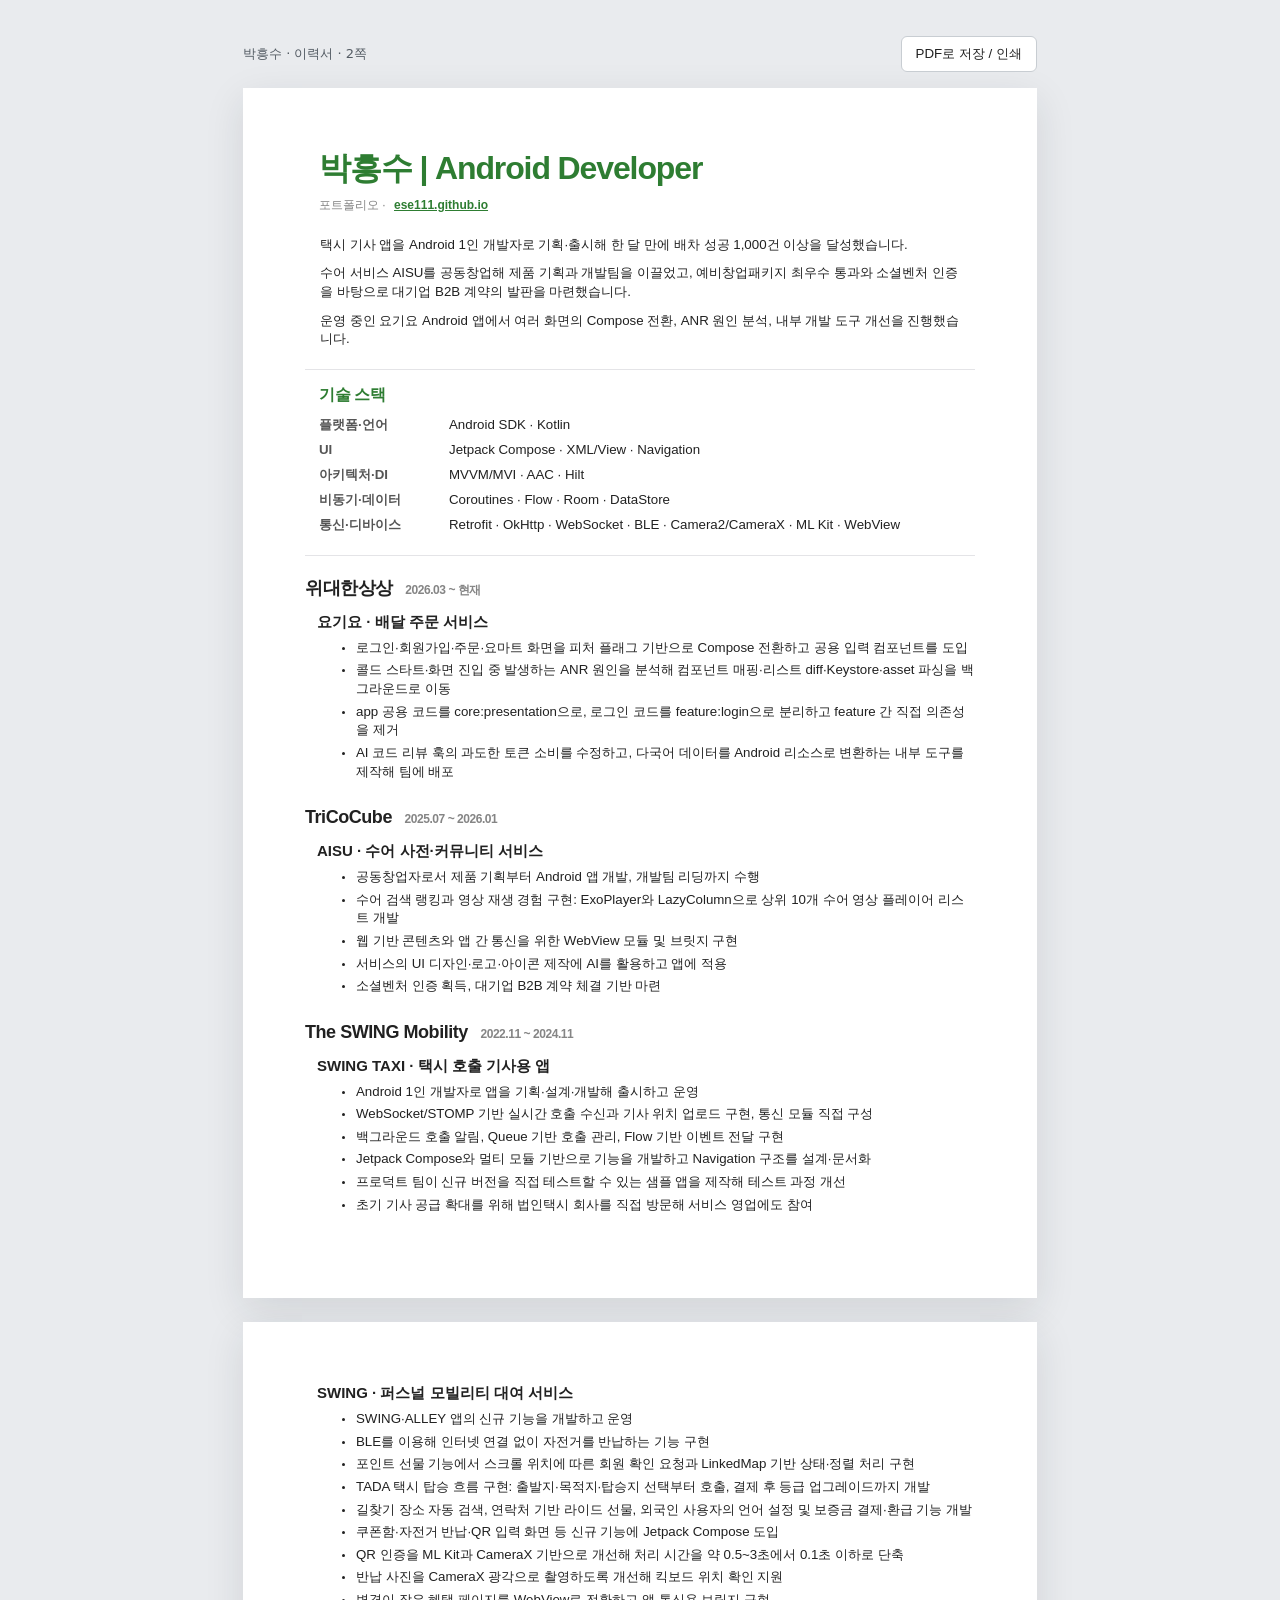
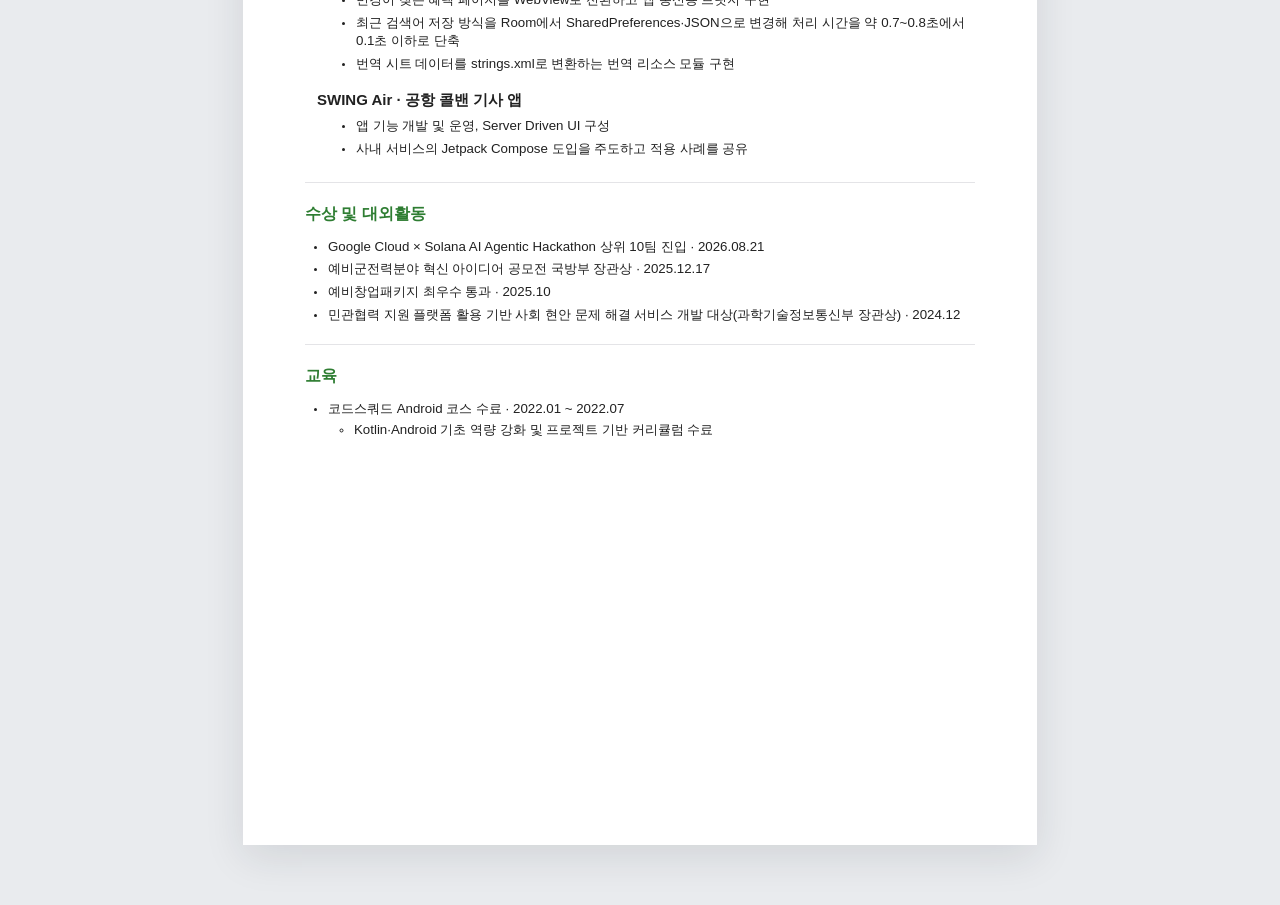
==== figma_resume.html @ 13bd2c8d "Add portfolio link to resume" ====
<!doctype html>
<html lang="ko">
<head>
  <meta charset="utf-8">
  <meta name="viewport" content="width=device-width, initial-scale=1">
  <title>박흥수 | Android Developer · 이력서</title>
  <style>
    :root { color-scheme: light; --ink:#212121; --muted:#858585; --rule:#e4e4e7; --accent:#2E7D32; }
    * { box-sizing:border-box; }
    html { scroll-behavior:smooth; }
    body { margin:0; padding:36px 16px; background:#e9ebee; color:var(--ink); font-family:"Noto Sans KR","Apple SD Gothic Neo","Malgun Gothic",sans-serif; }
    .toolbar { max-width:794px; margin:0 auto 16px; display:flex; justify-content:space-between; align-items:center; gap:12px; font:13px/1.5 system-ui,sans-serif; color:#535b63; }
    .toolbar button { border:1px solid #c8cdd2; background:white; padding:8px 14px; border-radius:6px; cursor:pointer; color:#212121; }
    .page { width:794px; min-height:1123px; margin:0 auto 24px; padding:60px 62px; background:white; box-shadow:0 12px 38px #18202b1c; overflow:hidden; font-size:13.3px; line-height:1.4; }
    h1,h2,h3,p,ul { margin-top:0; }
    h1 { color:var(--accent); font-size:32px; line-height:1.25; margin:0 0 31px 14px; letter-spacing:-.035em; }
    h2 { font-size:21px; line-height:1.4; color:var(--accent); margin:0; letter-spacing:-.025em; }
    h3 { font-size:18px; line-height:1.4; margin:0 0 9px; letter-spacing:-.025em; }
    h4 { font-size:16px; margin:26px 0 12px; line-height:1.4; }
    p { margin-bottom:10px; }
    ul { padding-left:22px; margin-bottom:0; }
    li { padding-left:1px; margin:0 0 4px; }
    li::marker { font-size:.75em; }
    ul ul { margin:3px 0 6px; padding-left:25px; }
    ul ul li { margin-bottom:3px; }
    a { color:var(--accent); font-weight:700; text-decoration:underline; overflow-wrap:anywhere; }
    .intro { padding-left:14px; padding-right:5px; min-height:0; margin-bottom:20px; }
    .portfolio-link { margin:-22px 0 22px 14px; font-size:12px; color:var(--muted); }
    .portfolio-link a { margin-left:5px; }
    .intro ul { padding-left:0; list-style:none; }
    .intro li { margin-bottom:10px; }
    .rule { border:0; border-top:1px solid var(--rule); margin:0; }
    .experience { padding:20px 0 0; }
    .company { margin:0 0 24px; }
    .company-name { font-size:18px; margin:0; }
    .company-name .date { display:inline; margin-left:8px; font-size:12px; white-space:nowrap; }
    .service { margin:16px 0 6px 12px; font-size:15px; line-height:1.45; }
    .company-name + .service { margin-top:10px; }
    .service-detail { margin-left:28px; }
    .skills { margin:18px 0 20px; padding:14px 0 0 14px; border-top:1px solid var(--rule); }
    .skills-title { margin:0 0 9px; font-size:16px; line-height:1.4; color:var(--accent); }
    .skill-row { display:grid; grid-template-columns:118px 1fr; gap:12px; margin:5px 0; line-height:1.5; }
    .skill-label { font-weight:700; color:#555; }
    .project-heading { padding:12px 0 8px; }
    .project-title { font-size:16px; font-weight:700; line-height:1.45; margin:0 0 8px; }
    .date { color:var(--muted); font-weight:700; margin-bottom:10px; }
    .link-line { margin-top:10px; }
    .page-two { padding-top:60px; }
    .page-two .experience { padding-top:0; }
    .page-two .company > .service:first-child { margin-top:0; }
    .section-title { margin:0 0 12px; font-size:16px; color:var(--accent); }
    .awards, .education { margin:20px 0; }
    .rule + .awards, .rule + .education { margin-top:20px; }
    @page { size:A4; margin:0; }
    @media print { body { padding:0; background:white; } .toolbar { display:none; } .page { width:210mm; height:297mm; min-height:0; margin:0; padding:15.9mm 16.4mm; box-shadow:none; break-after:page; page-break-after:always; } .page:last-child { break-after:auto; page-break-after:auto; } }
    @media screen and (max-width:820px) { body { padding:0; background:white; } .toolbar { padding:12px 16px; margin:0; } .page { width:100%; min-height:auto; margin:0; box-shadow:none; padding:34px 24px; } .intro { margin-bottom:20px; } .experience { padding-top:20px; } .page-two .experience { padding-top:0; } .company { margin-bottom:24px; } .service-detail { margin-left:20px; } .skill-row { grid-template-columns:1fr; gap:1px; margin:8px 0; } }
  </style>
</head>
<body>
  <div class="toolbar"><span>박흥수 · 이력서 · 2쪽</span><button type="button" onclick="window.print()">PDF로 저장 / 인쇄</button></div>
  <main>
    <article class="page page-one" aria-label="이력서 1쪽">
      <h1>박흥수 | Android Developer</h1>
      <p class="portfolio-link">포트폴리오 · <a href="https://ese111.github.io/">ese111.github.io</a></p>
      <section class="intro" aria-label="소개">
        <ul>
          <li>택시 기사 앱을 Android 1인 개발자로 기획·출시해 한 달 만에 배차 성공 1,000건 이상을 달성했습니다.</li>
          <li>수어 서비스 AISU를 공동창업해 제품 기획과 개발팀을 이끌었고, 예비창업패키지 최우수 통과와 소셜벤처 인증을 바탕으로 대기업 B2B 계약의 발판을 마련했습니다.</li>
          <li>운영 중인 요기요 Android 앱에서 여러 화면의 Compose 전환, ANR 원인 분석, 내부 개발 도구 개선을 진행했습니다.</li>
        </ul>
      </section>
      <section class="skills" aria-label="기술 스택">
        <h2 class="skills-title">기술 스택</h2>
        <div class="skill-row"><span class="skill-label">플랫폼·언어</span><span>Android SDK · Kotlin</span></div>
        <div class="skill-row"><span class="skill-label">UI</span><span>Jetpack Compose · XML/View · Navigation</span></div>
        <div class="skill-row"><span class="skill-label">아키텍처·DI</span><span>MVVM/MVI · AAC · Hilt</span></div>
        <div class="skill-row"><span class="skill-label">비동기·데이터</span><span>Coroutines · Flow · Room · DataStore</span></div>
        <div class="skill-row"><span class="skill-label">통신·디바이스</span><span>Retrofit · OkHttp · WebSocket · BLE · Camera2/CameraX · ML Kit · WebView</span></div>
      </section>
      <hr class="rule">
      <section class="experience" aria-label="회사별 서비스 및 프로젝트 경험">
        <div class="company">
          <h3 class="company-name">위대한상상 <span class="date">2026.03 ~ 현재</span></h3>
          <h4 class="service">요기요 · 배달 주문 서비스</h4>
          <ul class="service-detail">
            <li>로그인·회원가입·주문·요마트 화면을 피처 플래그 기반으로 Compose 전환하고 공용 입력 컴포넌트를 도입</li>
            <li>콜드 스타트·화면 진입 중 발생하는 ANR 원인을 분석해 컴포넌트 매핑·리스트 diff·Keystore·asset 파싱을 백그라운드로 이동</li>
            <li>app 공용 코드를 core:presentation으로, 로그인 코드를 feature:login으로 분리하고 feature 간 직접 의존성을 제거</li>
            <li>AI 코드 리뷰 훅의 과도한 토큰 소비를 수정하고, 다국어 데이터를 Android 리소스로 변환하는 내부 도구를 제작해 팀에 배포</li>
          </ul>
        </div>
        <div class="company">
          <h3 class="company-name">TriCoCube <span class="date">2025.07 ~ 2026.01</span></h3>
          <h4 class="service">AISU · 수어 사전·커뮤니티 서비스</h4>
          <ul class="service-detail">
            <li>공동창업자로서 제품 기획부터 Android 앱 개발, 개발팀 리딩까지 수행</li>
            <li>수어 검색 랭킹과 영상 재생 경험 구현: ExoPlayer와 LazyColumn으로 상위 10개 수어 영상 플레이어 리스트 개발</li>
            <li>웹 기반 콘텐츠와 앱 간 통신을 위한 WebView 모듈 및 브릿지 구현</li>
            <li>서비스의 UI 디자인·로고·아이콘 제작에 AI를 활용하고 앱에 적용</li>
            <li>소셜벤처 인증 획득, 대기업 B2B 계약 체결 기반 마련</li>
          </ul>
        </div>
        <div class="company">
          <h3 class="company-name">The SWING Mobility <span class="date">2022.11 ~ 2024.11</span></h3>
          <h4 class="service">SWING TAXI · 택시 호출 기사용 앱</h4>
          <ul class="service-detail">
            <li>Android 1인 개발자로 앱을 기획·설계·개발해 출시하고 운영</li>
            <li>WebSocket/STOMP 기반 실시간 호출 수신과 기사 위치 업로드 구현, 통신 모듈 직접 구성</li>
            <li>백그라운드 호출 알림, Queue 기반 호출 관리, Flow 기반 이벤트 전달 구현</li>
            <li>Jetpack Compose와 멀티 모듈 기반으로 기능을 개발하고 Navigation 구조를 설계·문서화</li>
            <li>프로덕트 팀이 신규 버전을 직접 테스트할 수 있는 샘플 앱을 제작해 테스트 과정 개선</li>
            <li>초기 기사 공급 확대를 위해 법인택시 회사를 직접 방문해 서비스 영업에도 참여</li>
          </ul>
        </div>
      </section>
    </article>

    <article class="page page-two" aria-label="이력서 2쪽">
      <section class="experience" aria-label="회사별 서비스 및 프로젝트 경험 계속">
        <div class="company">
          <h4 class="service">SWING · 퍼스널 모빌리티 대여 서비스</h4>
          <ul class="service-detail">
            <li>SWING·ALLEY 앱의 신규 기능을 개발하고 운영</li>
            <li>BLE를 이용해 인터넷 연결 없이 자전거를 반납하는 기능 구현</li>
            <li>포인트 선물 기능에서 스크롤 위치에 따른 회원 확인 요청과 LinkedMap 기반 상태·정렬 처리 구현</li>
            <li>TADA 택시 탑승 흐름 구현: 출발지·목적지·탑승지 선택부터 호출, 결제 후 등급 업그레이드까지 개발</li>
            <li>길찾기 장소 자동 검색, 연락처 기반 라이드 선물, 외국인 사용자의 언어 설정 및 보증금 결제·환급 기능 개발</li>
            <li>쿠폰함·자전거 반납·QR 입력 화면 등 신규 기능에 Jetpack Compose 도입</li>
            <li>QR 인증을 ML Kit과 CameraX 기반으로 개선해 처리 시간을 약 0.5~3초에서 0.1초 이하로 단축</li>
            <li>반납 사진을 CameraX 광각으로 촬영하도록 개선해 킥보드 위치 확인 지원</li>
            <li>변경이 잦은 혜택 페이지를 WebView로 전환하고 앱 통신용 브릿지 구현</li>
            <li>최근 검색어 저장 방식을 Room에서 SharedPreferences·JSON으로 변경해 처리 시간을 약 0.7~0.8초에서 0.1초 이하로 단축</li>
            <li>번역 시트 데이터를 strings.xml로 변환하는 번역 리소스 모듈 구현</li>
          </ul>
          <h4 class="service">SWING Air · 공항 콜밴 기사 앱</h4>
          <ul class="service-detail">
            <li>앱 기능 개발 및 운영, Server Driven UI 구성</li>
            <li>사내 서비스의 Jetpack Compose 도입을 주도하고 적용 사례를 공유</li>
          </ul>
        </div>
      </section>
      <hr class="rule">
      <section class="awards">
        <h4 class="section-title">수상 및 대외활동</h4>
        <ul>
          <li>Google Cloud × Solana AI Agentic Hackathon 상위 10팀 진입 · 2026.08.21</li>
          <li>예비군전력분야 혁신 아이디어 공모전 국방부 장관상 · 2025.12.17</li>
          <li>예비창업패키지 최우수 통과 · 2025.10</li>
          <li>민관협력 지원 플랫폼 활용 기반 사회 현안 문제 해결 서비스 개발 대상(과학기술정보통신부 장관상) · 2024.12</li>
        </ul>
      </section>
      <hr class="rule">
      <section class="education">
        <h4 class="section-title">교육</h4>
        <ul><li>코드스쿼드 Android 코스 수료 · 2022.01 ~ 2022.07
          <ul><li>Kotlin·Android 기초 역량 강화 및 프로젝트 기반 커리큘럼 수료</li></ul>
        </li></ul>
      </section>
    </article>
  </main>
</body>
</html>
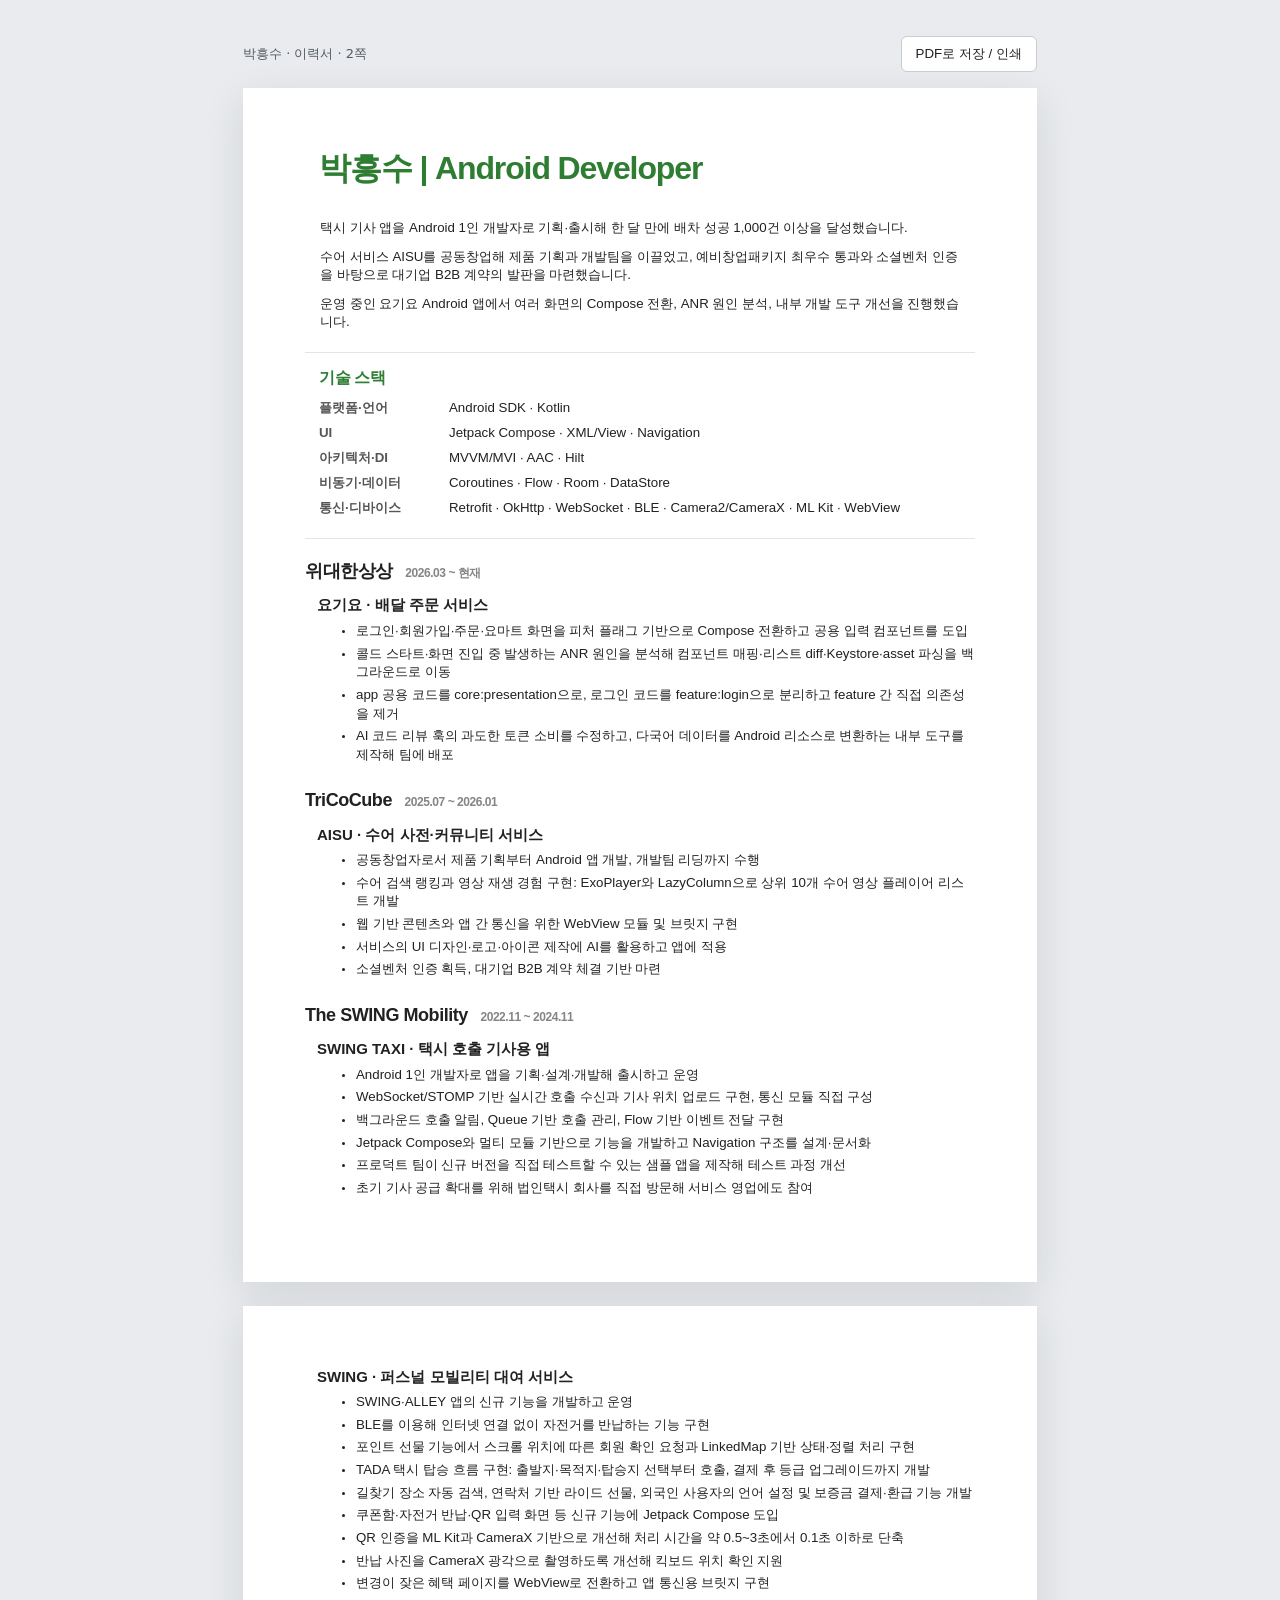
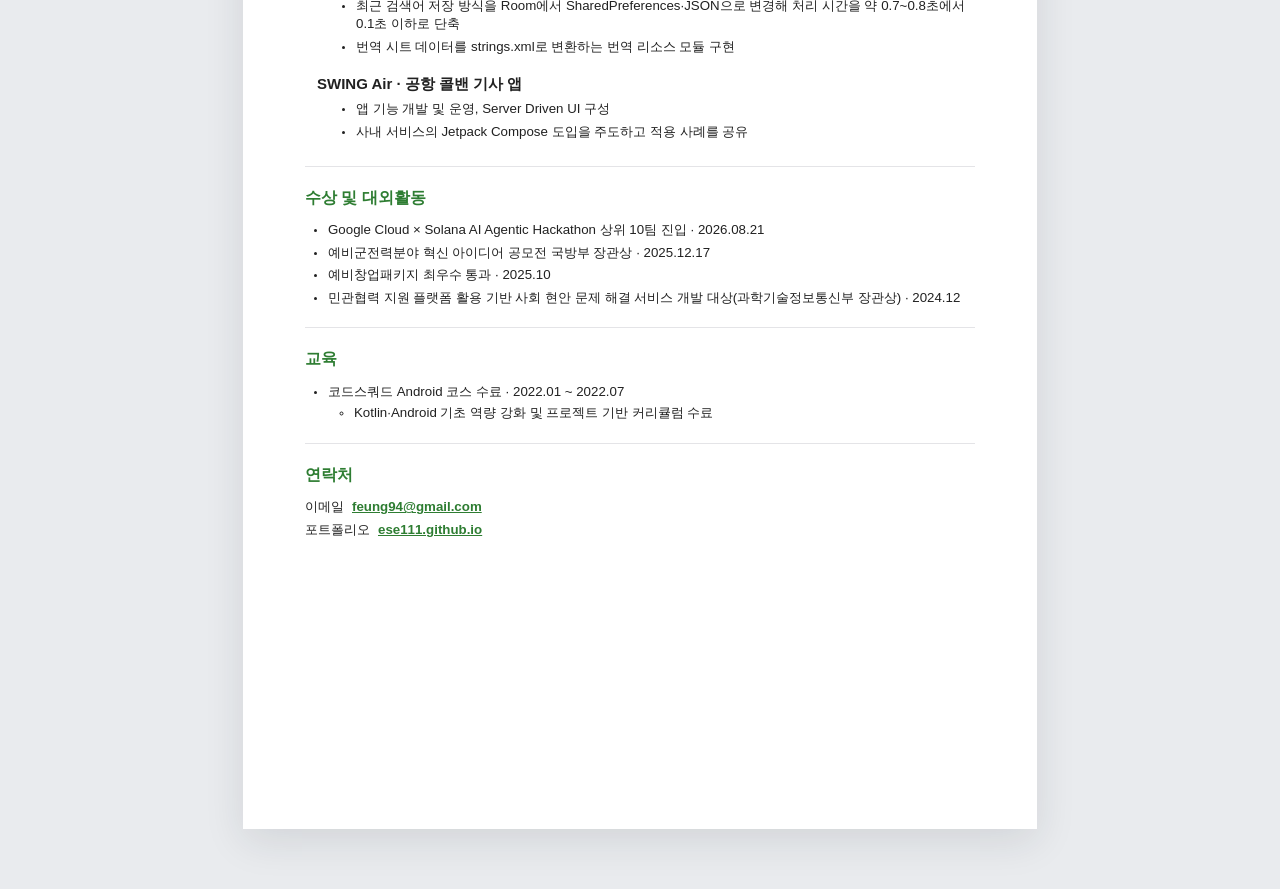
==== commit f2b6a1b5: "Move contact links to resume footer" ====
--- a/figma_resume.html
+++ b/figma_resume.html
@@ -25,8 +25,6 @@
     ul ul li { margin-bottom:3px; }
     a { color:var(--accent); font-weight:700; text-decoration:underline; overflow-wrap:anywhere; }
     .intro { padding-left:14px; padding-right:5px; min-height:0; margin-bottom:20px; }
-    .portfolio-link { margin:-22px 0 22px 14px; font-size:12px; color:var(--muted); }
-    .portfolio-link a { margin-left:5px; }
     .intro ul { padding-left:0; list-style:none; }
     .intro li { margin-bottom:10px; }
     .rule { border:0; border-top:1px solid var(--rule); margin:0; }
@@ -50,6 +48,9 @@
     .page-two .company > .service:first-child { margin-top:0; }
     .section-title { margin:0 0 12px; font-size:16px; color:var(--accent); }
     .awards, .education { margin:20px 0; }
+    .contact-links { margin:20px 0; }
+    .contact-links p { margin:4px 0; }
+    .contact-links a { margin-left:8px; }
     .rule + .awards, .rule + .education { margin-top:20px; }
     @page { size:A4; margin:0; }
     @media print { body { padding:0; background:white; } .toolbar { display:none; } .page { width:210mm; height:297mm; min-height:0; margin:0; padding:15.9mm 16.4mm; box-shadow:none; break-after:page; page-break-after:always; } .page:last-child { break-after:auto; page-break-after:auto; } }
@@ -61,7 +62,6 @@
   <main>
     <article class="page page-one" aria-label="이력서 1쪽">
       <h1>박흥수 | Android Developer</h1>
-      <p class="portfolio-link">포트폴리오 · <a href="https://ese111.github.io/">ese111.github.io</a></p>
       <section class="intro" aria-label="소개">
         <ul>
           <li>택시 기사 앱을 Android 1인 개발자로 기획·출시해 한 달 만에 배차 성공 1,000건 이상을 달성했습니다.</li>
@@ -156,6 +156,12 @@
           <ul><li>Kotlin·Android 기초 역량 강화 및 프로젝트 기반 커리큘럼 수료</li></ul>
         </li></ul>
       </section>
+      <hr class="rule">
+      <section class="contact-links" aria-label="연락처">
+        <h4 class="section-title">연락처</h4>
+        <p>이메일<a href="mailto:feung94@gmail.com">feung94@gmail.com</a></p>
+        <p>포트폴리오<a href="https://ese111.github.io/">ese111.github.io</a></p>
+      </section>
     </article>
   </main>
 </body>
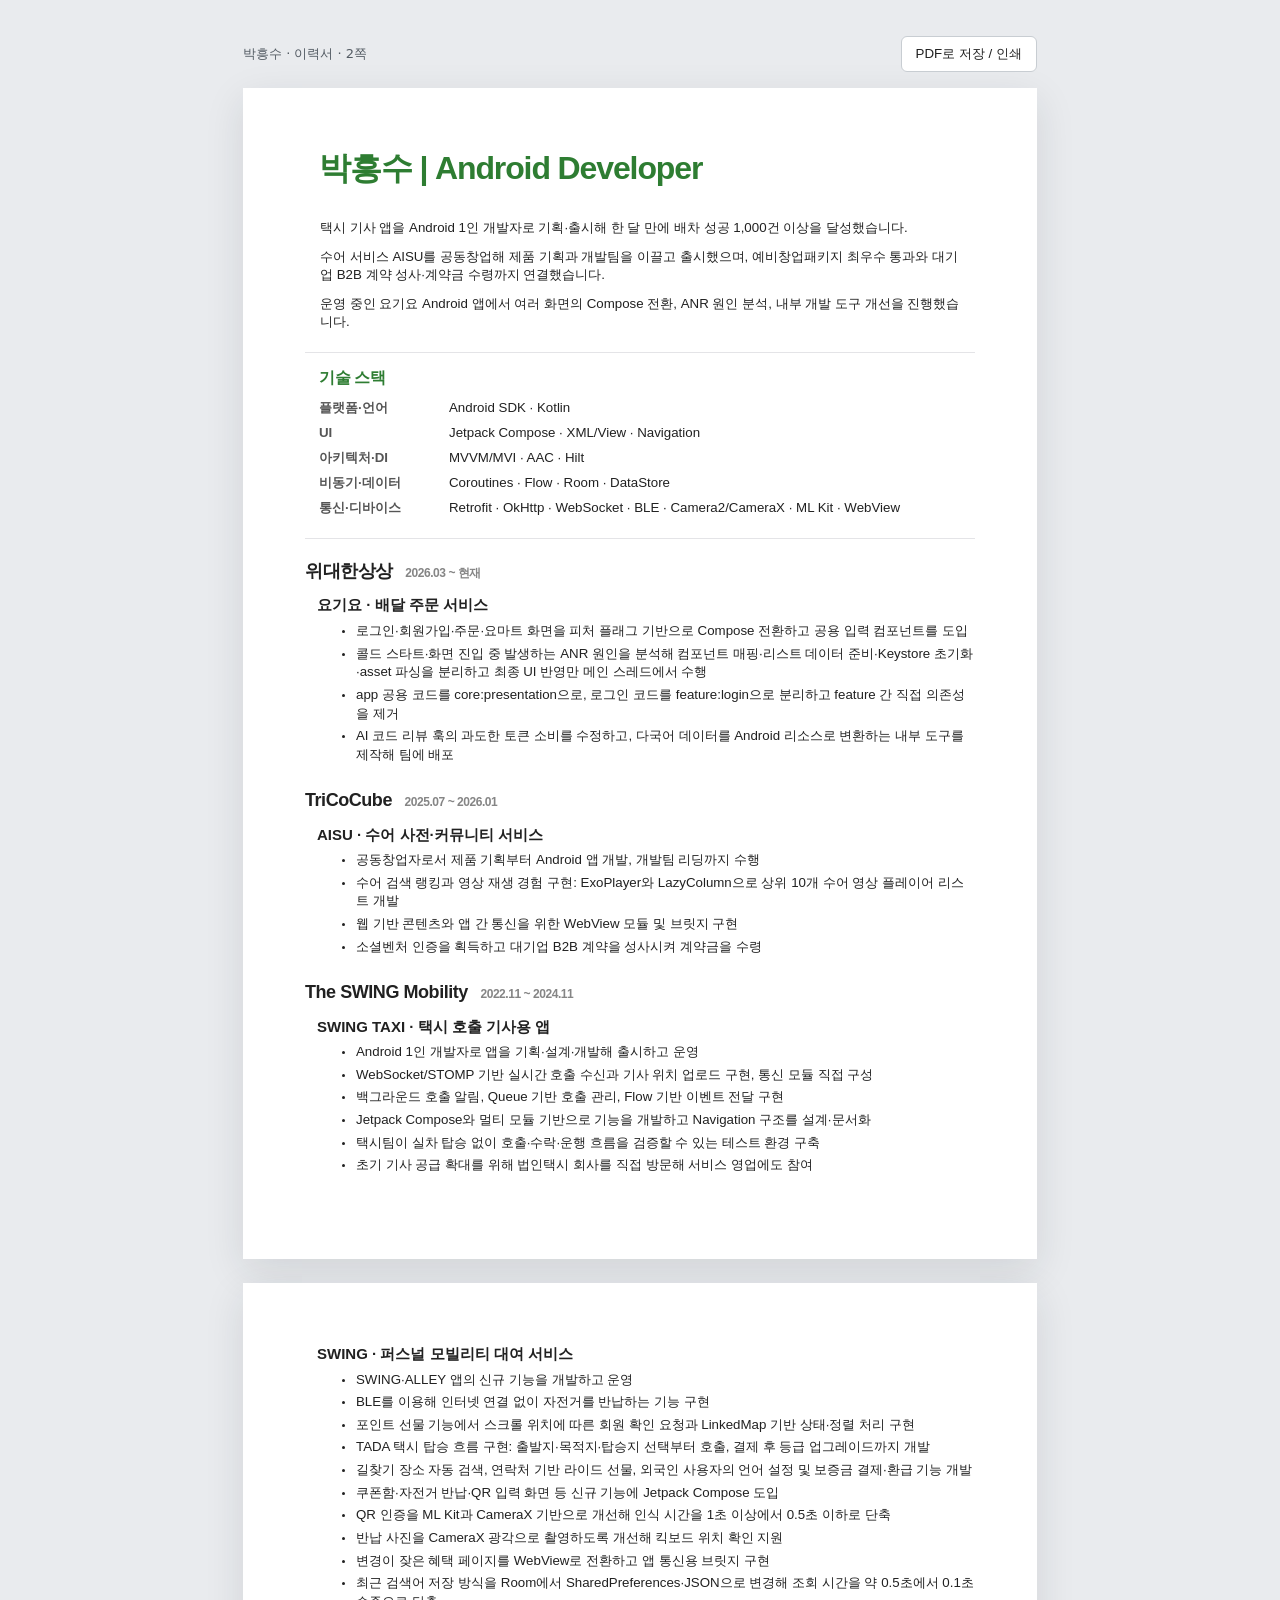
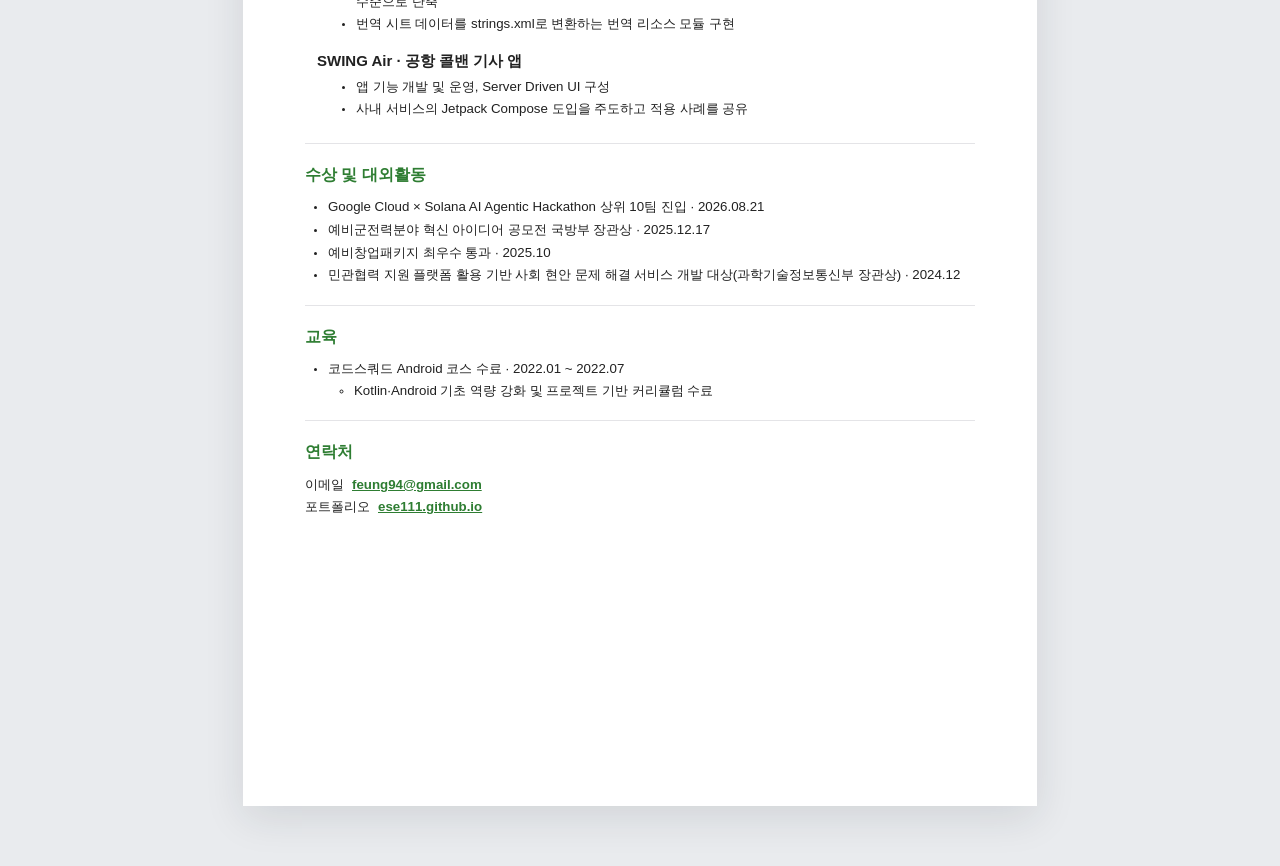
==== commit 468fd7f7: "Tailor portfolio for Toss Android application" ====
--- a/figma_resume.html
+++ b/figma_resume.html
@@ -65,7 +65,7 @@
       <section class="intro" aria-label="소개">
         <ul>
           <li>택시 기사 앱을 Android 1인 개발자로 기획·출시해 한 달 만에 배차 성공 1,000건 이상을 달성했습니다.</li>
-          <li>수어 서비스 AISU를 공동창업해 제품 기획과 개발팀을 이끌었고, 예비창업패키지 최우수 통과와 소셜벤처 인증을 바탕으로 대기업 B2B 계약의 발판을 마련했습니다.</li>
+          <li>수어 서비스 AISU를 공동창업해 제품 기획과 개발팀을 이끌고 출시했으며, 예비창업패키지 최우수 통과와 대기업 B2B 계약 성사·계약금 수령까지 연결했습니다.</li>
           <li>운영 중인 요기요 Android 앱에서 여러 화면의 Compose 전환, ANR 원인 분석, 내부 개발 도구 개선을 진행했습니다.</li>
         </ul>
       </section>
@@ -84,7 +84,7 @@
           <h4 class="service">요기요 · 배달 주문 서비스</h4>
           <ul class="service-detail">
             <li>로그인·회원가입·주문·요마트 화면을 피처 플래그 기반으로 Compose 전환하고 공용 입력 컴포넌트를 도입</li>
-            <li>콜드 스타트·화면 진입 중 발생하는 ANR 원인을 분석해 컴포넌트 매핑·리스트 diff·Keystore·asset 파싱을 백그라운드로 이동</li>
+            <li>콜드 스타트·화면 진입 중 발생하는 ANR 원인을 분석해 컴포넌트 매핑·리스트 데이터 준비·Keystore 초기화·asset 파싱을 분리하고 최종 UI 반영만 메인 스레드에서 수행</li>
             <li>app 공용 코드를 core:presentation으로, 로그인 코드를 feature:login으로 분리하고 feature 간 직접 의존성을 제거</li>
             <li>AI 코드 리뷰 훅의 과도한 토큰 소비를 수정하고, 다국어 데이터를 Android 리소스로 변환하는 내부 도구를 제작해 팀에 배포</li>
           </ul>
@@ -96,8 +96,7 @@
             <li>공동창업자로서 제품 기획부터 Android 앱 개발, 개발팀 리딩까지 수행</li>
             <li>수어 검색 랭킹과 영상 재생 경험 구현: ExoPlayer와 LazyColumn으로 상위 10개 수어 영상 플레이어 리스트 개발</li>
             <li>웹 기반 콘텐츠와 앱 간 통신을 위한 WebView 모듈 및 브릿지 구현</li>
-            <li>서비스의 UI 디자인·로고·아이콘 제작에 AI를 활용하고 앱에 적용</li>
-            <li>소셜벤처 인증 획득, 대기업 B2B 계약 체결 기반 마련</li>
+            <li>소셜벤처 인증을 획득하고 대기업 B2B 계약을 성사시켜 계약금을 수령</li>
           </ul>
         </div>
         <div class="company">
@@ -108,7 +107,7 @@
             <li>WebSocket/STOMP 기반 실시간 호출 수신과 기사 위치 업로드 구현, 통신 모듈 직접 구성</li>
             <li>백그라운드 호출 알림, Queue 기반 호출 관리, Flow 기반 이벤트 전달 구현</li>
             <li>Jetpack Compose와 멀티 모듈 기반으로 기능을 개발하고 Navigation 구조를 설계·문서화</li>
-            <li>프로덕트 팀이 신규 버전을 직접 테스트할 수 있는 샘플 앱을 제작해 테스트 과정 개선</li>
+            <li>택시팀이 실차 탑승 없이 호출·수락·운행 흐름을 검증할 수 있는 테스트 환경 구축</li>
             <li>초기 기사 공급 확대를 위해 법인택시 회사를 직접 방문해 서비스 영업에도 참여</li>
           </ul>
         </div>
@@ -126,10 +125,10 @@
             <li>TADA 택시 탑승 흐름 구현: 출발지·목적지·탑승지 선택부터 호출, 결제 후 등급 업그레이드까지 개발</li>
             <li>길찾기 장소 자동 검색, 연락처 기반 라이드 선물, 외국인 사용자의 언어 설정 및 보증금 결제·환급 기능 개발</li>
             <li>쿠폰함·자전거 반납·QR 입력 화면 등 신규 기능에 Jetpack Compose 도입</li>
-            <li>QR 인증을 ML Kit과 CameraX 기반으로 개선해 처리 시간을 약 0.5~3초에서 0.1초 이하로 단축</li>
+            <li>QR 인증을 ML Kit과 CameraX 기반으로 개선해 인식 시간을 1초 이상에서 0.5초 이하로 단축</li>
             <li>반납 사진을 CameraX 광각으로 촬영하도록 개선해 킥보드 위치 확인 지원</li>
             <li>변경이 잦은 혜택 페이지를 WebView로 전환하고 앱 통신용 브릿지 구현</li>
-            <li>최근 검색어 저장 방식을 Room에서 SharedPreferences·JSON으로 변경해 처리 시간을 약 0.7~0.8초에서 0.1초 이하로 단축</li>
+            <li>최근 검색어 저장 방식을 Room에서 SharedPreferences·JSON으로 변경해 조회 시간을 약 0.5초에서 0.1초 수준으로 단축</li>
             <li>번역 시트 데이터를 strings.xml로 변환하는 번역 리소스 모듈 구현</li>
           </ul>
           <h4 class="service">SWING Air · 공항 콜밴 기사 앱</h4>
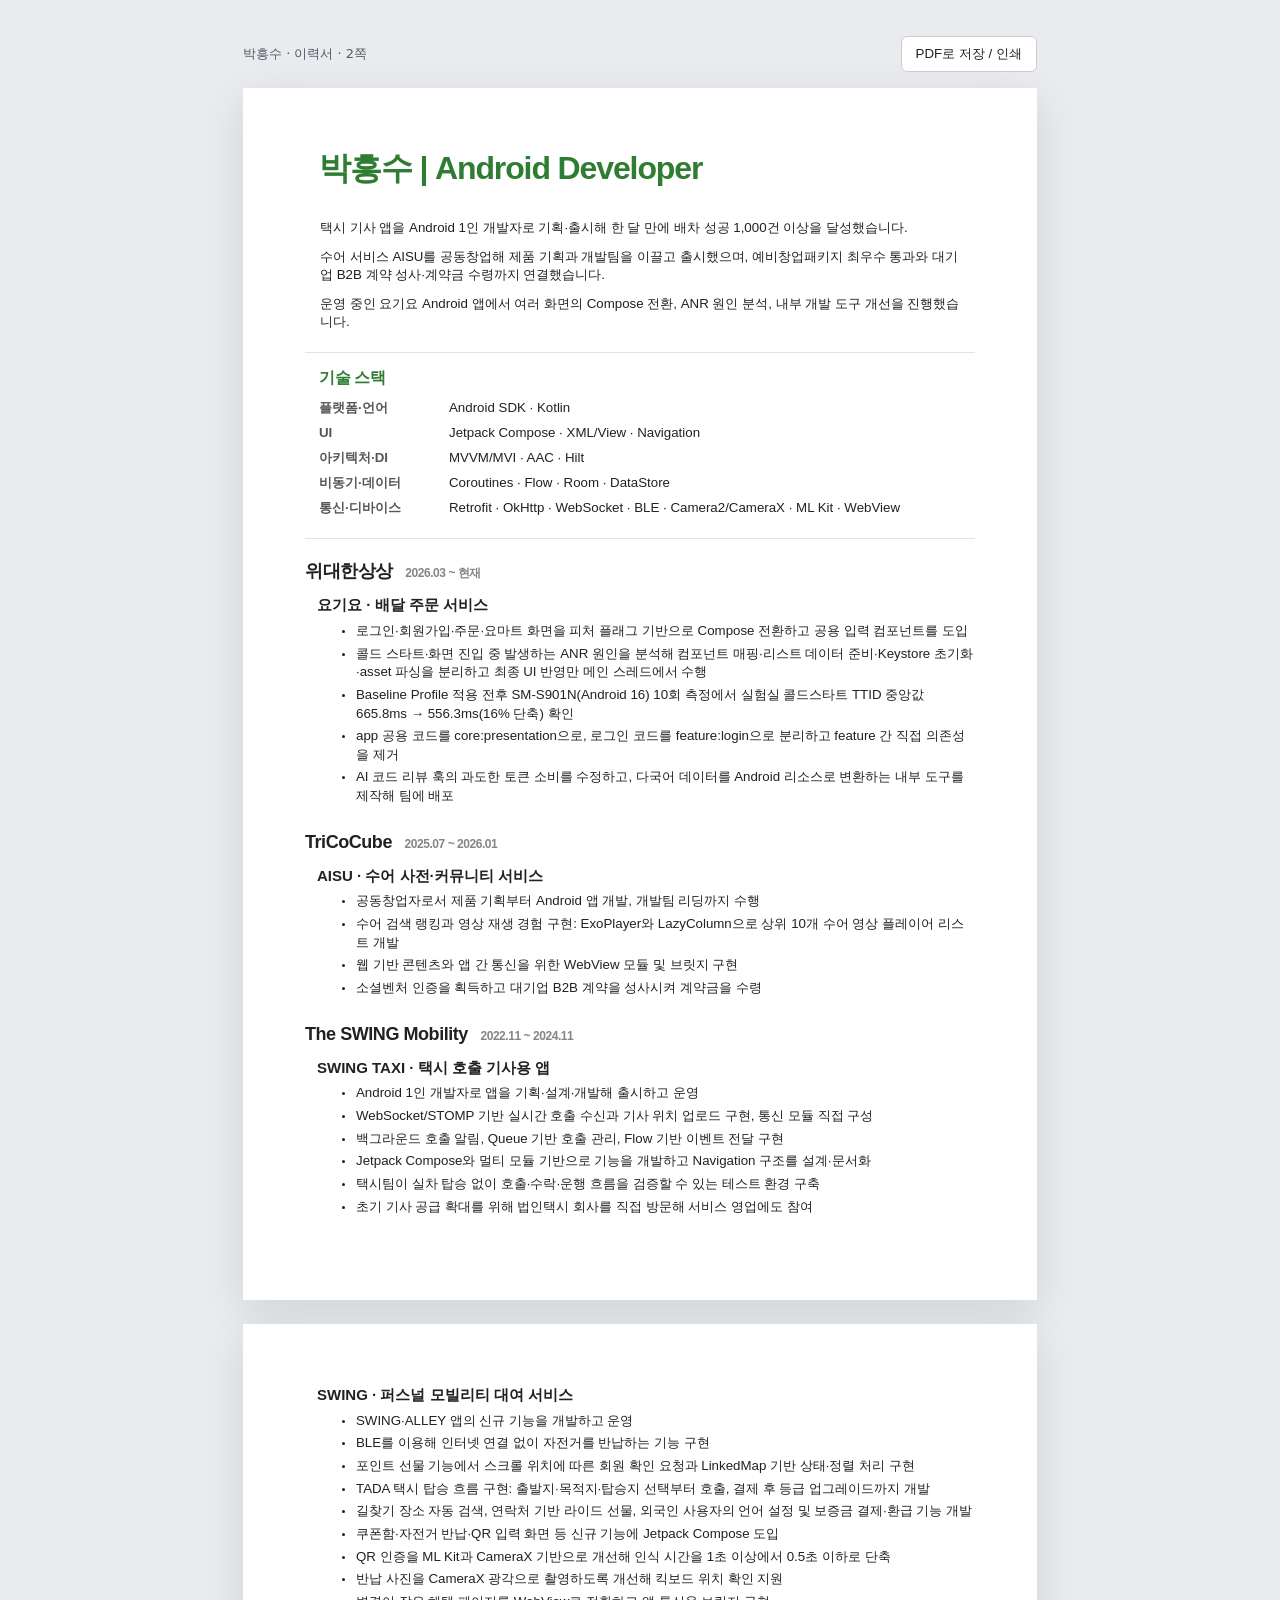
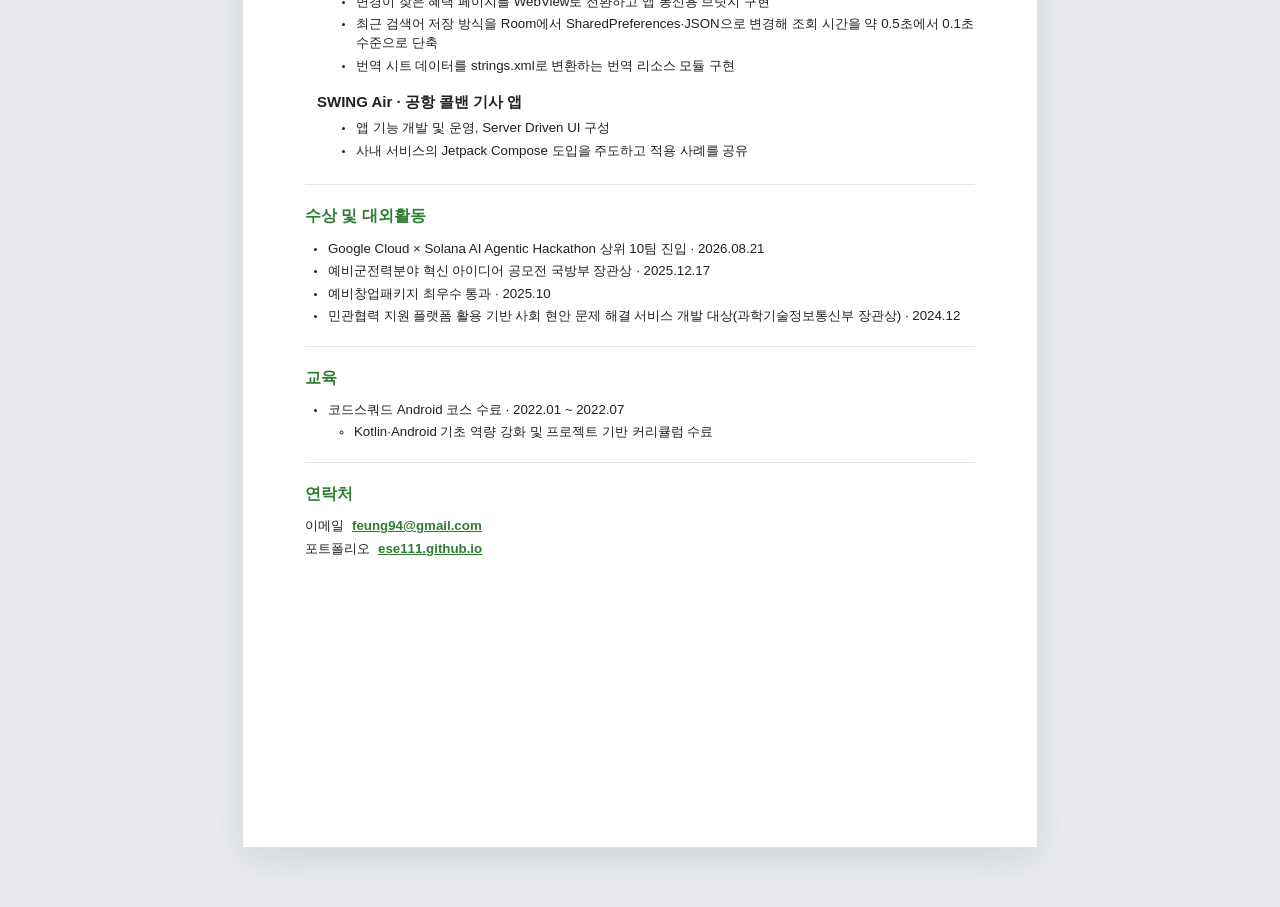
==== commit 24fb4e81: "Add measured Yogiyo startup result to resume" ====
--- a/figma_resume.html
+++ b/figma_resume.html
@@ -85,6 +85,7 @@
           <ul class="service-detail">
             <li>로그인·회원가입·주문·요마트 화면을 피처 플래그 기반으로 Compose 전환하고 공용 입력 컴포넌트를 도입</li>
             <li>콜드 스타트·화면 진입 중 발생하는 ANR 원인을 분석해 컴포넌트 매핑·리스트 데이터 준비·Keystore 초기화·asset 파싱을 분리하고 최종 UI 반영만 메인 스레드에서 수행</li>
+            <li>Baseline Profile 적용 전후 SM-S901N(Android 16) 10회 측정에서 실험실 콜드스타트 TTID 중앙값 665.8ms → 556.3ms(16% 단축) 확인</li>
             <li>app 공용 코드를 core:presentation으로, 로그인 코드를 feature:login으로 분리하고 feature 간 직접 의존성을 제거</li>
             <li>AI 코드 리뷰 훅의 과도한 토큰 소비를 수정하고, 다국어 데이터를 Android 리소스로 변환하는 내부 도구를 제작해 팀에 배포</li>
           </ul>
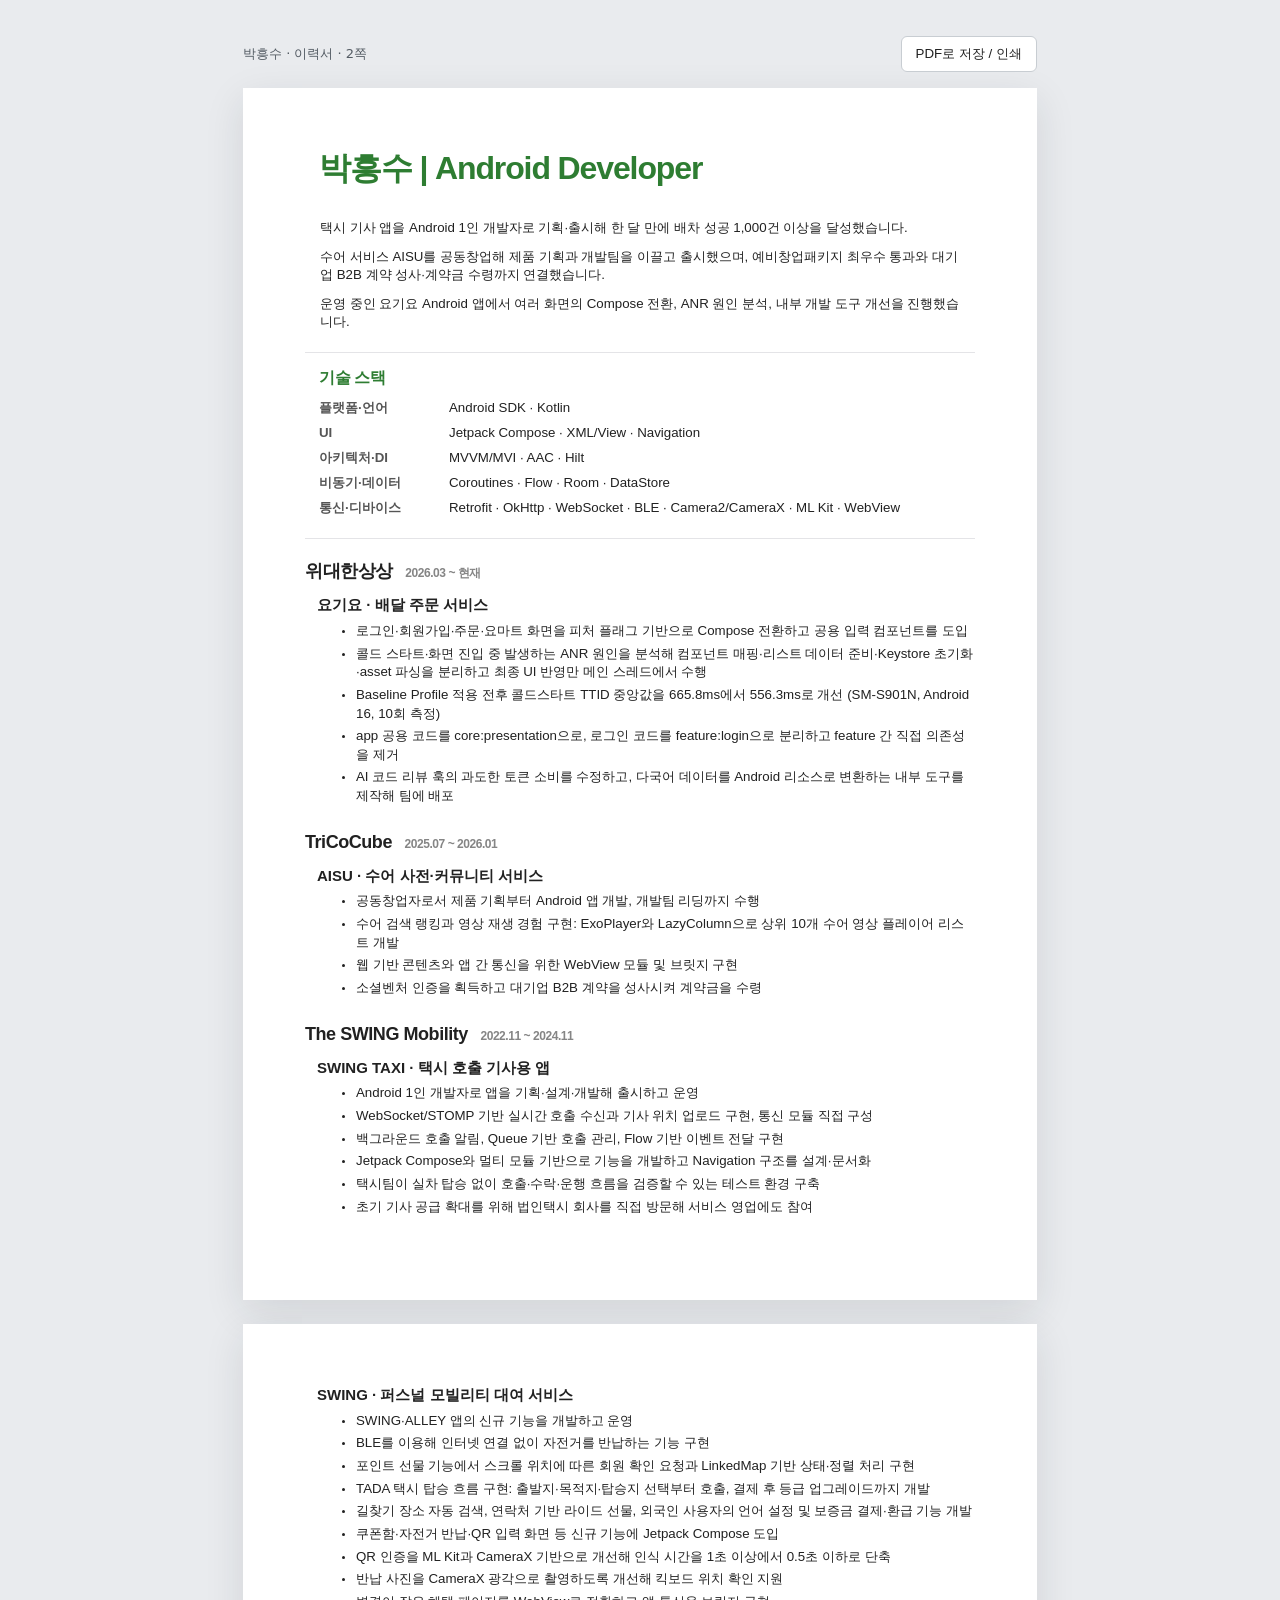
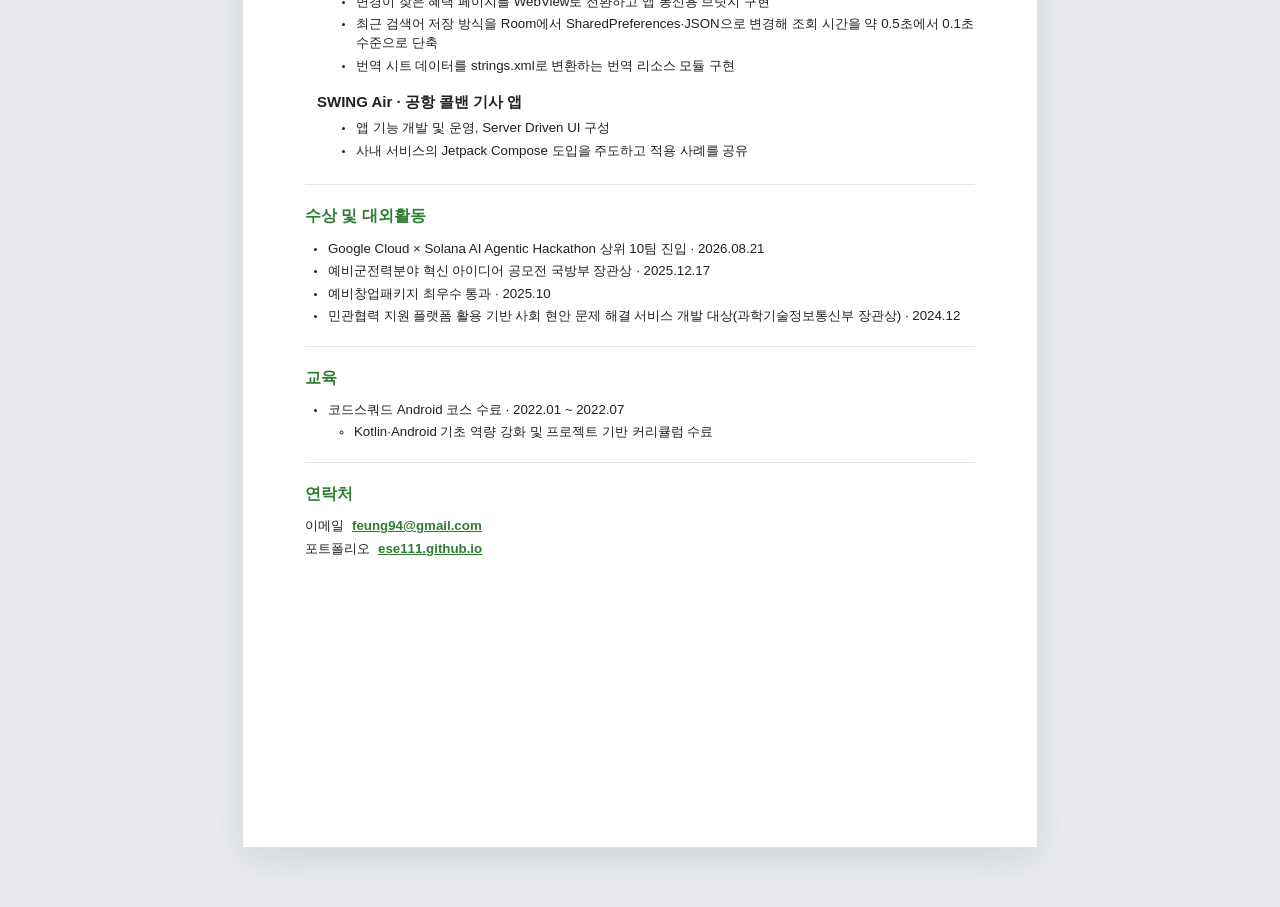
==== commit ce8fe47e: "Tighten startup performance resume bullet" ====
--- a/figma_resume.html
+++ b/figma_resume.html
@@ -85,7 +85,7 @@
           <ul class="service-detail">
             <li>로그인·회원가입·주문·요마트 화면을 피처 플래그 기반으로 Compose 전환하고 공용 입력 컴포넌트를 도입</li>
             <li>콜드 스타트·화면 진입 중 발생하는 ANR 원인을 분석해 컴포넌트 매핑·리스트 데이터 준비·Keystore 초기화·asset 파싱을 분리하고 최종 UI 반영만 메인 스레드에서 수행</li>
-            <li>Baseline Profile 적용 전후 SM-S901N(Android 16) 10회 측정에서 실험실 콜드스타트 TTID 중앙값 665.8ms → 556.3ms(16% 단축) 확인</li>
+            <li>Baseline Profile 적용 전후 콜드스타트 TTID 중앙값을 665.8ms에서 556.3ms로 개선 (SM-S901N, Android 16, 10회 측정)</li>
             <li>app 공용 코드를 core:presentation으로, 로그인 코드를 feature:login으로 분리하고 feature 간 직접 의존성을 제거</li>
             <li>AI 코드 리뷰 훅의 과도한 토큰 소비를 수정하고, 다국어 데이터를 Android 리소스로 변환하는 내부 도구를 제작해 팀에 배포</li>
           </ul>
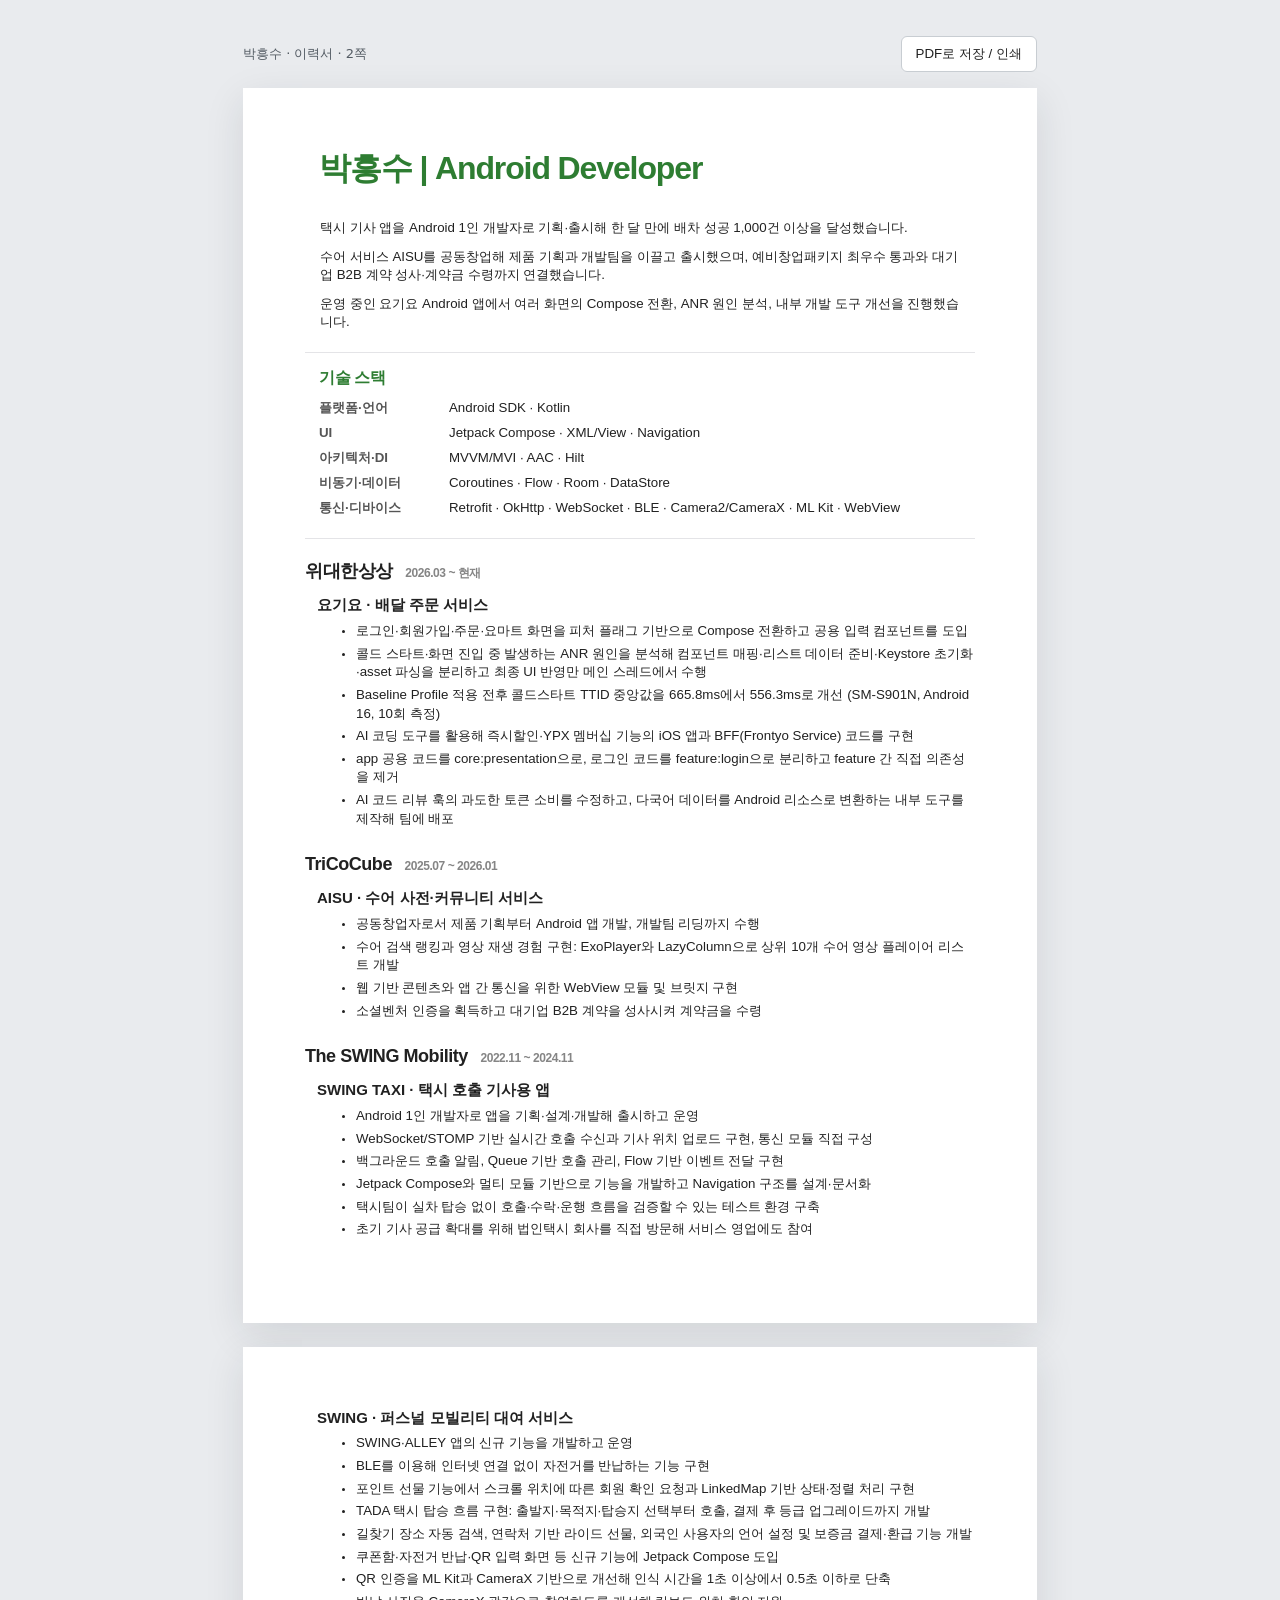
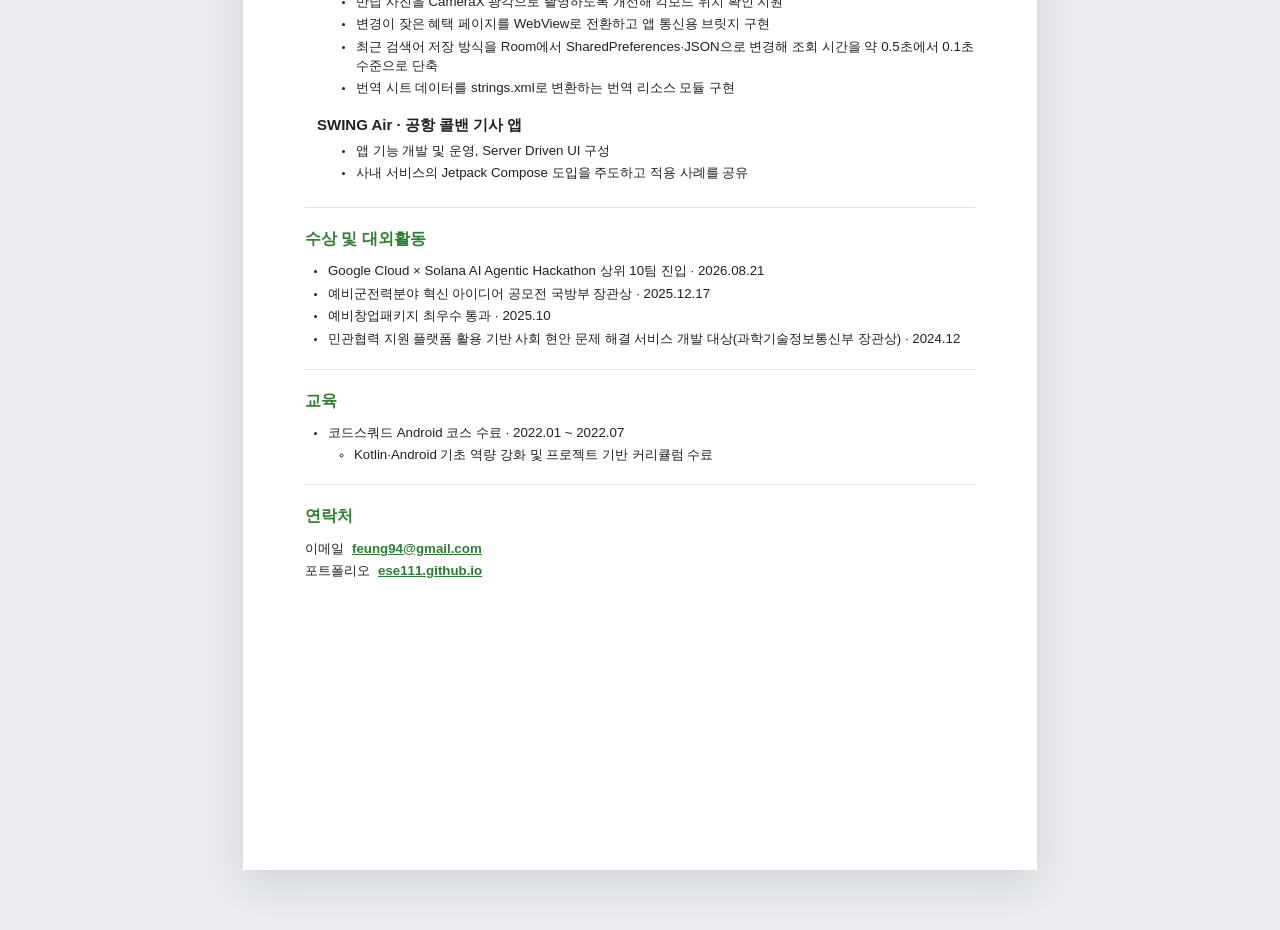
==== commit 97abba91: "Clarify AI-assisted iOS and BFF work" ====
--- a/figma_resume.html
+++ b/figma_resume.html
@@ -86,6 +86,7 @@
             <li>로그인·회원가입·주문·요마트 화면을 피처 플래그 기반으로 Compose 전환하고 공용 입력 컴포넌트를 도입</li>
             <li>콜드 스타트·화면 진입 중 발생하는 ANR 원인을 분석해 컴포넌트 매핑·리스트 데이터 준비·Keystore 초기화·asset 파싱을 분리하고 최종 UI 반영만 메인 스레드에서 수행</li>
             <li>Baseline Profile 적용 전후 콜드스타트 TTID 중앙값을 665.8ms에서 556.3ms로 개선 (SM-S901N, Android 16, 10회 측정)</li>
+            <li>AI 코딩 도구를 활용해 즉시할인·YPX 멤버십 기능의 iOS 앱과 BFF(Frontyo Service) 코드를 구현</li>
             <li>app 공용 코드를 core:presentation으로, 로그인 코드를 feature:login으로 분리하고 feature 간 직접 의존성을 제거</li>
             <li>AI 코드 리뷰 훅의 과도한 토큰 소비를 수정하고, 다국어 데이터를 Android 리소스로 변환하는 내부 도구를 제작해 팀에 배포</li>
           </ul>
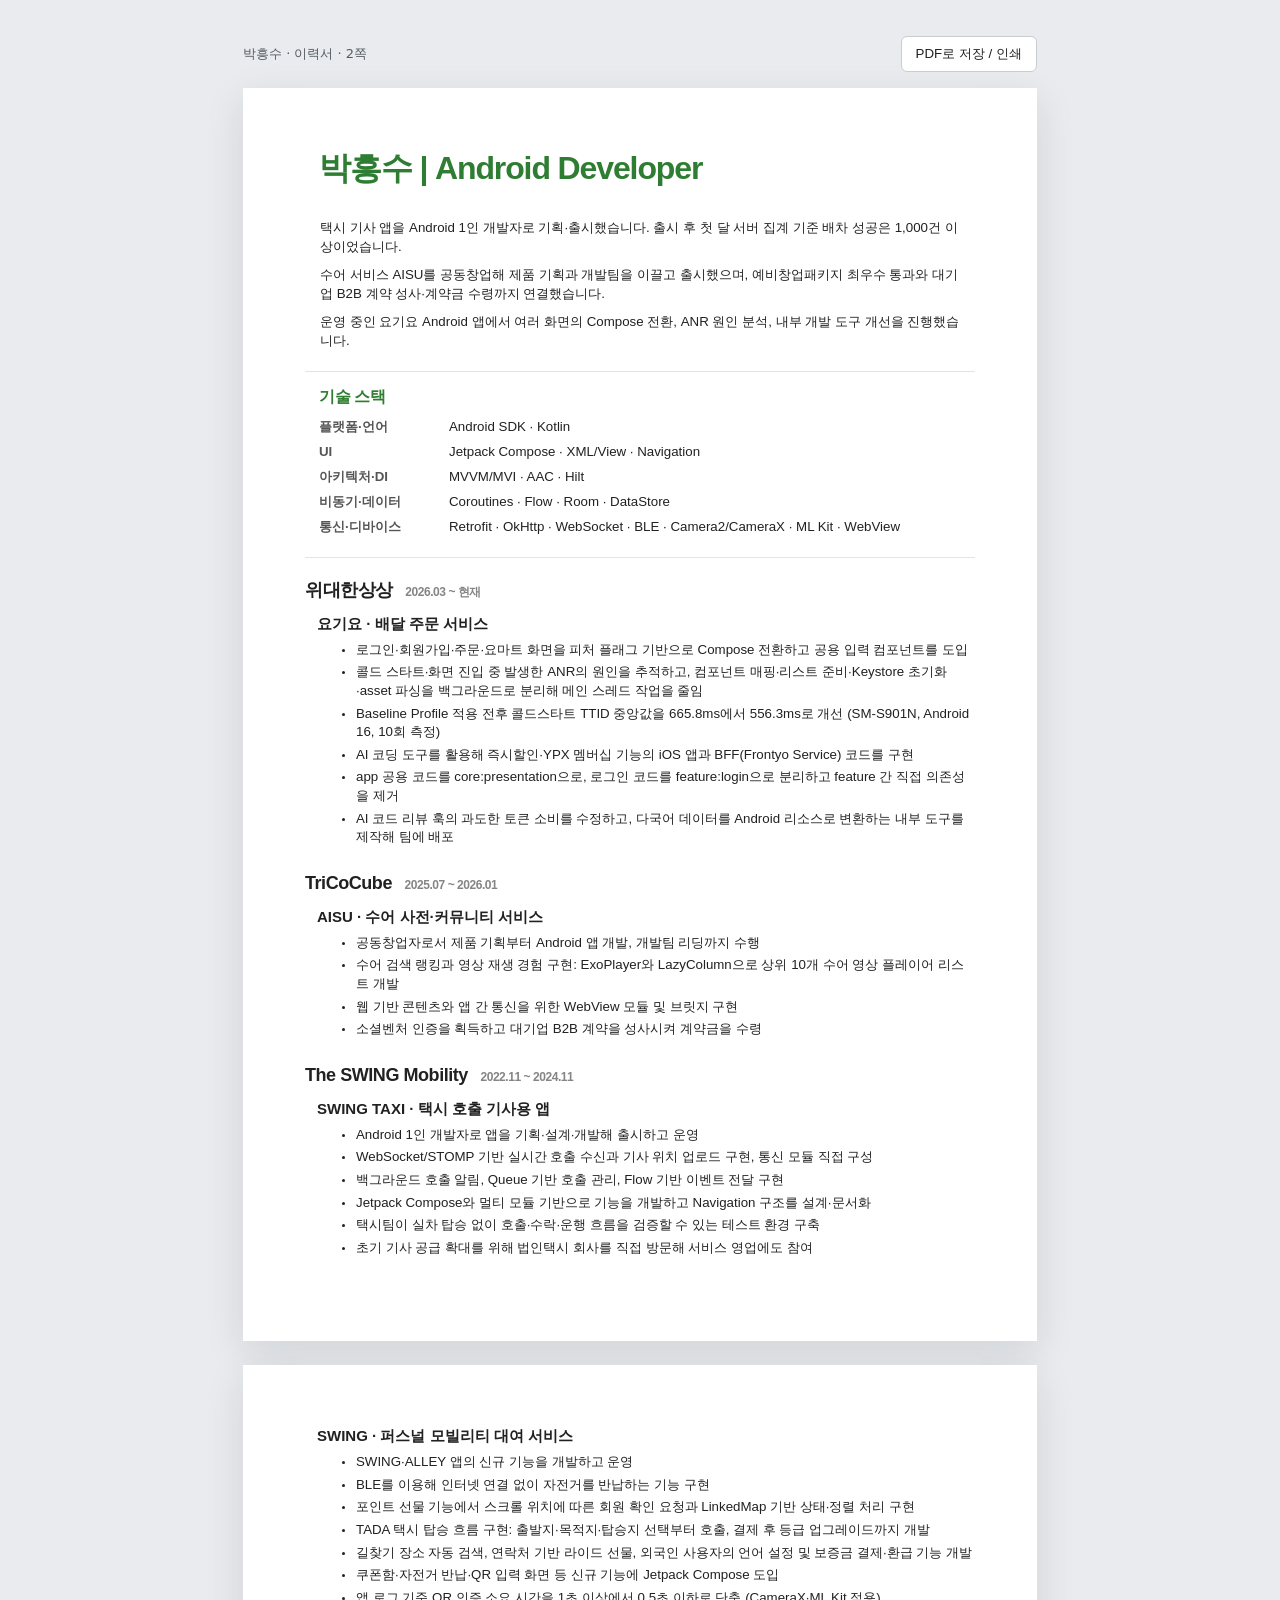
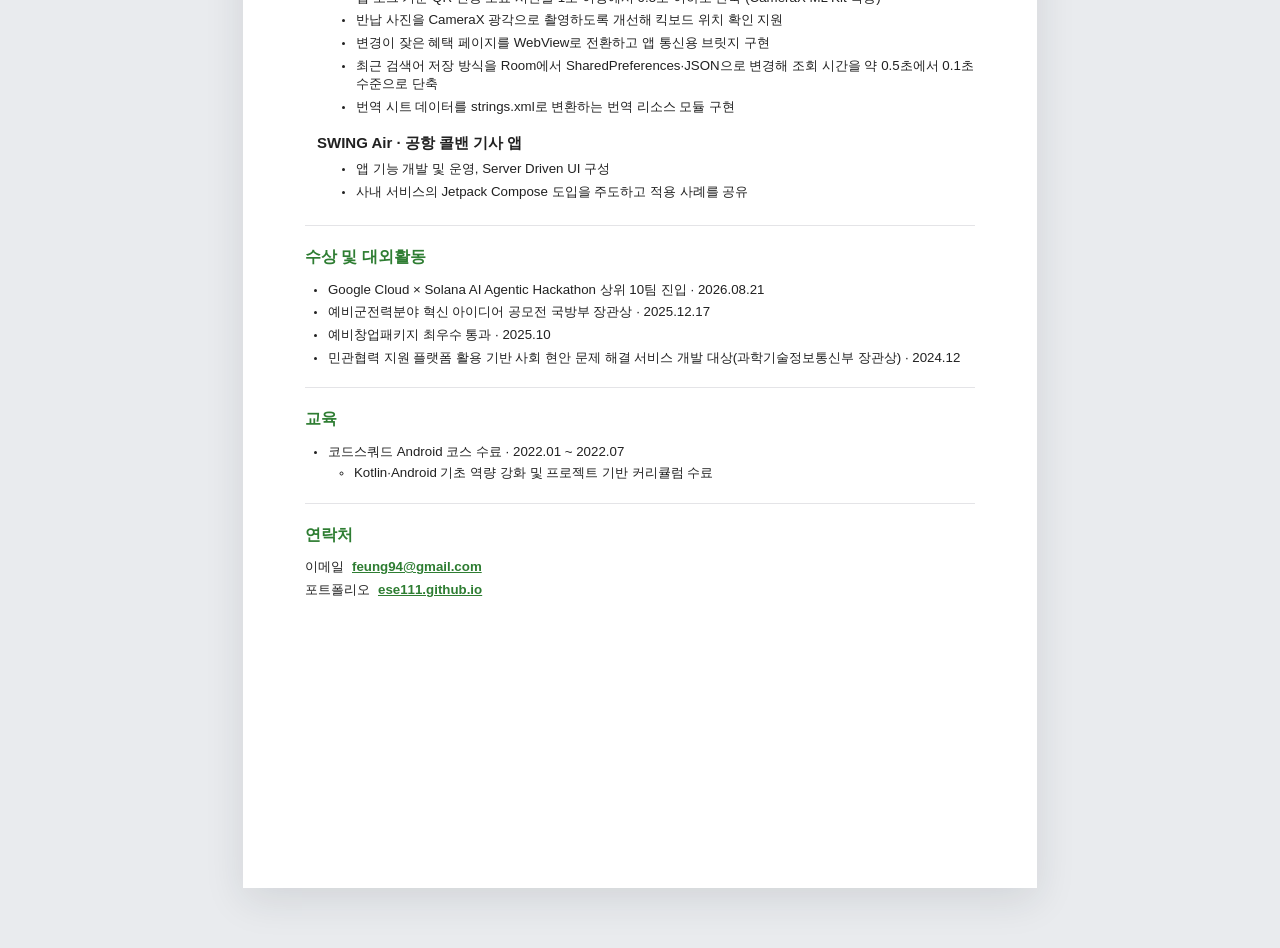
==== commit 511bdd1a: "Clarify measured outcomes and ANR actions" ====
--- a/figma_resume.html
+++ b/figma_resume.html
@@ -64,7 +64,7 @@
       <h1>박흥수 | Android Developer</h1>
       <section class="intro" aria-label="소개">
         <ul>
-          <li>택시 기사 앱을 Android 1인 개발자로 기획·출시해 한 달 만에 배차 성공 1,000건 이상을 달성했습니다.</li>
+          <li>택시 기사 앱을 Android 1인 개발자로 기획·출시했습니다. 출시 후 첫 달 서버 집계 기준 배차 성공은 1,000건 이상이었습니다.</li>
           <li>수어 서비스 AISU를 공동창업해 제품 기획과 개발팀을 이끌고 출시했으며, 예비창업패키지 최우수 통과와 대기업 B2B 계약 성사·계약금 수령까지 연결했습니다.</li>
           <li>운영 중인 요기요 Android 앱에서 여러 화면의 Compose 전환, ANR 원인 분석, 내부 개발 도구 개선을 진행했습니다.</li>
         </ul>
@@ -84,7 +84,7 @@
           <h4 class="service">요기요 · 배달 주문 서비스</h4>
           <ul class="service-detail">
             <li>로그인·회원가입·주문·요마트 화면을 피처 플래그 기반으로 Compose 전환하고 공용 입력 컴포넌트를 도입</li>
-            <li>콜드 스타트·화면 진입 중 발생하는 ANR 원인을 분석해 컴포넌트 매핑·리스트 데이터 준비·Keystore 초기화·asset 파싱을 분리하고 최종 UI 반영만 메인 스레드에서 수행</li>
+            <li>콜드 스타트·화면 진입 중 발생한 ANR의 원인을 추적하고, 컴포넌트 매핑·리스트 준비·Keystore 초기화·asset 파싱을 백그라운드로 분리해 메인 스레드 작업을 줄임</li>
             <li>Baseline Profile 적용 전후 콜드스타트 TTID 중앙값을 665.8ms에서 556.3ms로 개선 (SM-S901N, Android 16, 10회 측정)</li>
             <li>AI 코딩 도구를 활용해 즉시할인·YPX 멤버십 기능의 iOS 앱과 BFF(Frontyo Service) 코드를 구현</li>
             <li>app 공용 코드를 core:presentation으로, 로그인 코드를 feature:login으로 분리하고 feature 간 직접 의존성을 제거</li>
@@ -127,7 +127,7 @@
             <li>TADA 택시 탑승 흐름 구현: 출발지·목적지·탑승지 선택부터 호출, 결제 후 등급 업그레이드까지 개발</li>
             <li>길찾기 장소 자동 검색, 연락처 기반 라이드 선물, 외국인 사용자의 언어 설정 및 보증금 결제·환급 기능 개발</li>
             <li>쿠폰함·자전거 반납·QR 입력 화면 등 신규 기능에 Jetpack Compose 도입</li>
-            <li>QR 인증을 ML Kit과 CameraX 기반으로 개선해 인식 시간을 1초 이상에서 0.5초 이하로 단축</li>
+            <li>앱 로그 기준 QR 인증 소요 시간을 1초 이상에서 0.5초 이하로 단축 (CameraX·ML Kit 적용)</li>
             <li>반납 사진을 CameraX 광각으로 촬영하도록 개선해 킥보드 위치 확인 지원</li>
             <li>변경이 잦은 혜택 페이지를 WebView로 전환하고 앱 통신용 브릿지 구현</li>
             <li>최근 검색어 저장 방식을 Room에서 SharedPreferences·JSON으로 변경해 조회 시간을 약 0.5초에서 0.1초 수준으로 단축</li>
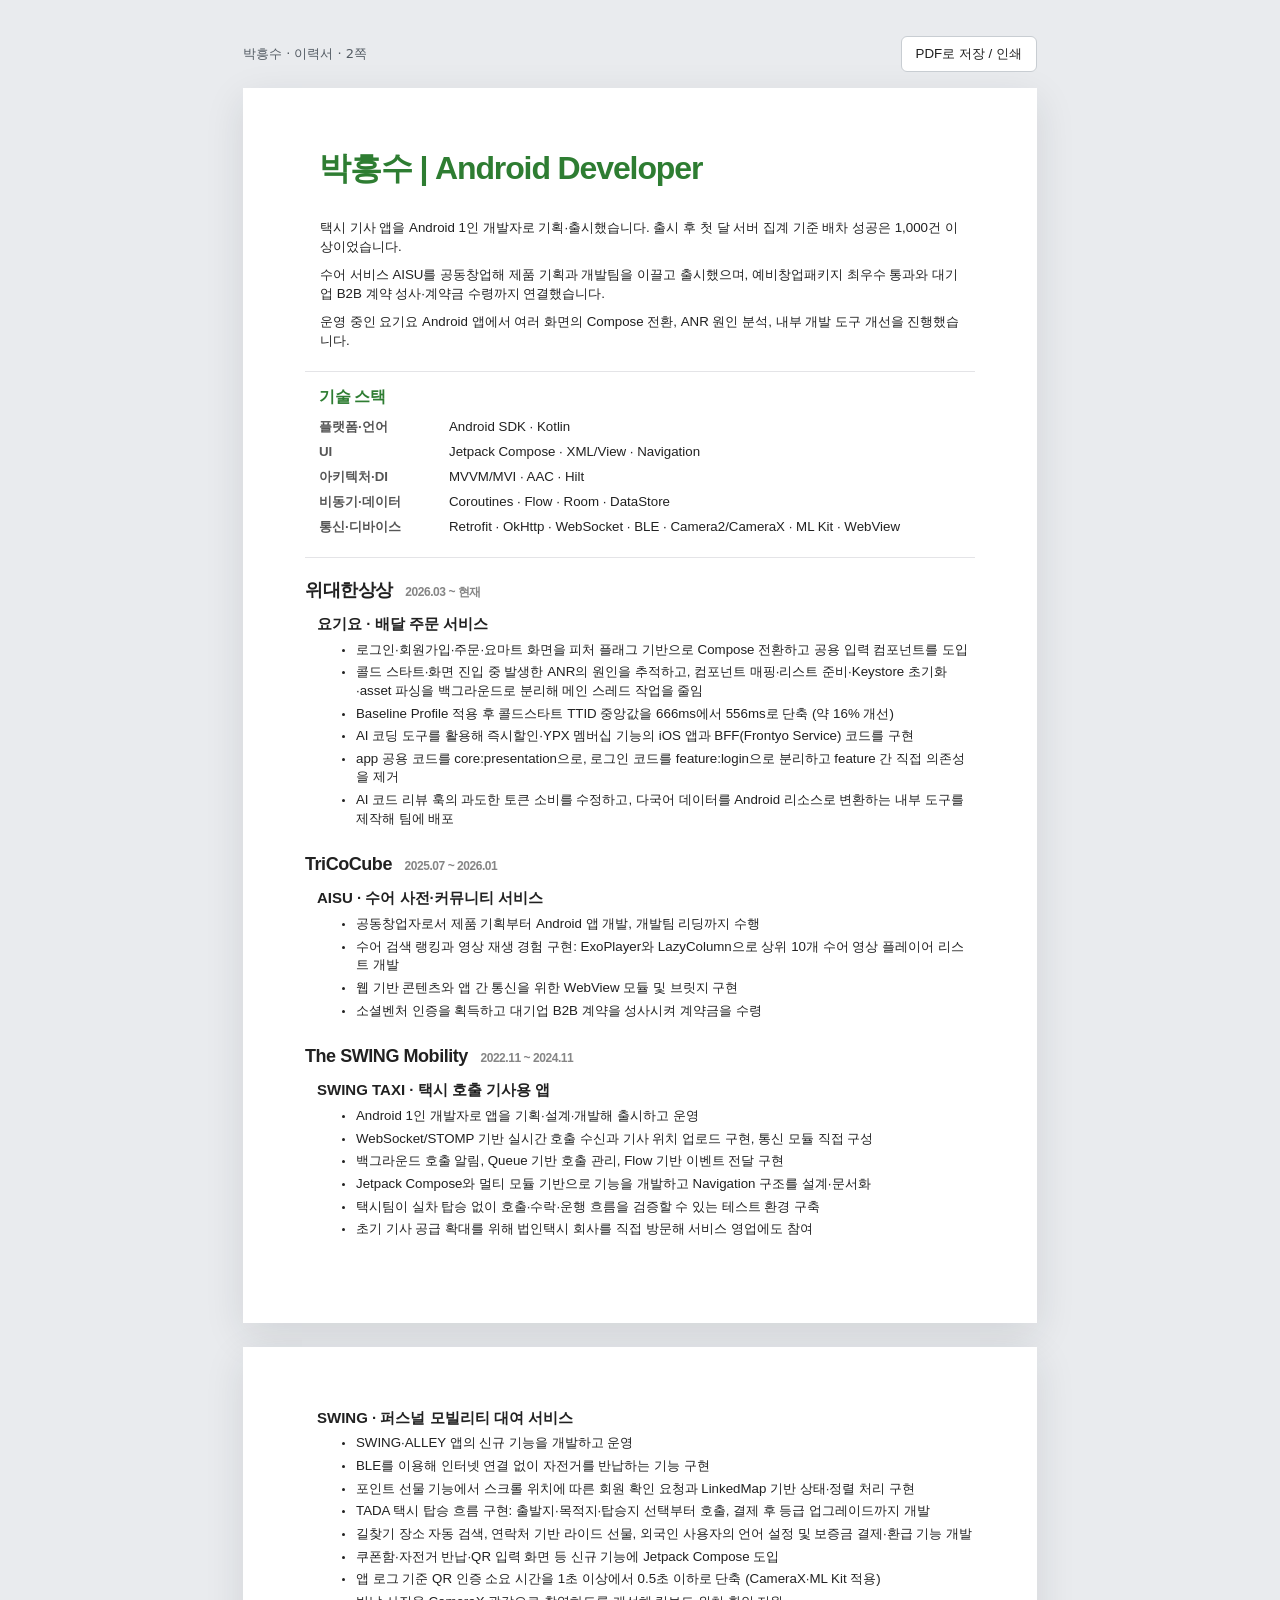
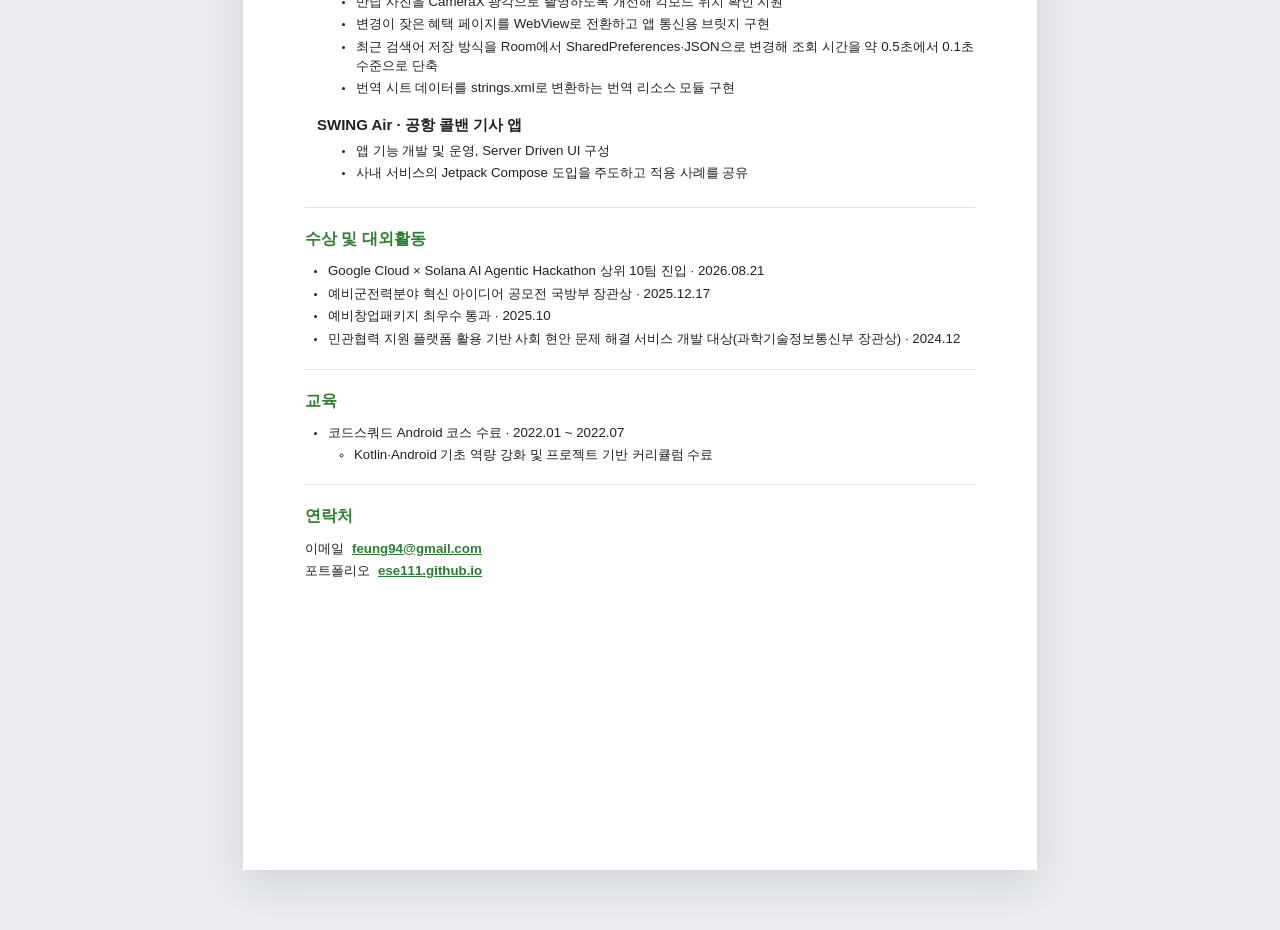
==== commit 9ab06a10: "Simplify TTID metric wording" ====
--- a/figma_resume.html
+++ b/figma_resume.html
@@ -85,7 +85,7 @@
           <ul class="service-detail">
             <li>로그인·회원가입·주문·요마트 화면을 피처 플래그 기반으로 Compose 전환하고 공용 입력 컴포넌트를 도입</li>
             <li>콜드 스타트·화면 진입 중 발생한 ANR의 원인을 추적하고, 컴포넌트 매핑·리스트 준비·Keystore 초기화·asset 파싱을 백그라운드로 분리해 메인 스레드 작업을 줄임</li>
-            <li>Baseline Profile 적용 전후 콜드스타트 TTID 중앙값을 665.8ms에서 556.3ms로 개선 (SM-S901N, Android 16, 10회 측정)</li>
+            <li>Baseline Profile 적용 후 콜드스타트 TTID 중앙값을 666ms에서 556ms로 단축 (약 16% 개선)</li>
             <li>AI 코딩 도구를 활용해 즉시할인·YPX 멤버십 기능의 iOS 앱과 BFF(Frontyo Service) 코드를 구현</li>
             <li>app 공용 코드를 core:presentation으로, 로그인 코드를 feature:login으로 분리하고 feature 간 직접 의존성을 제거</li>
             <li>AI 코드 리뷰 훅의 과도한 토큰 소비를 수정하고, 다국어 데이터를 Android 리소스로 변환하는 내부 도구를 제작해 팀에 배포</li>
